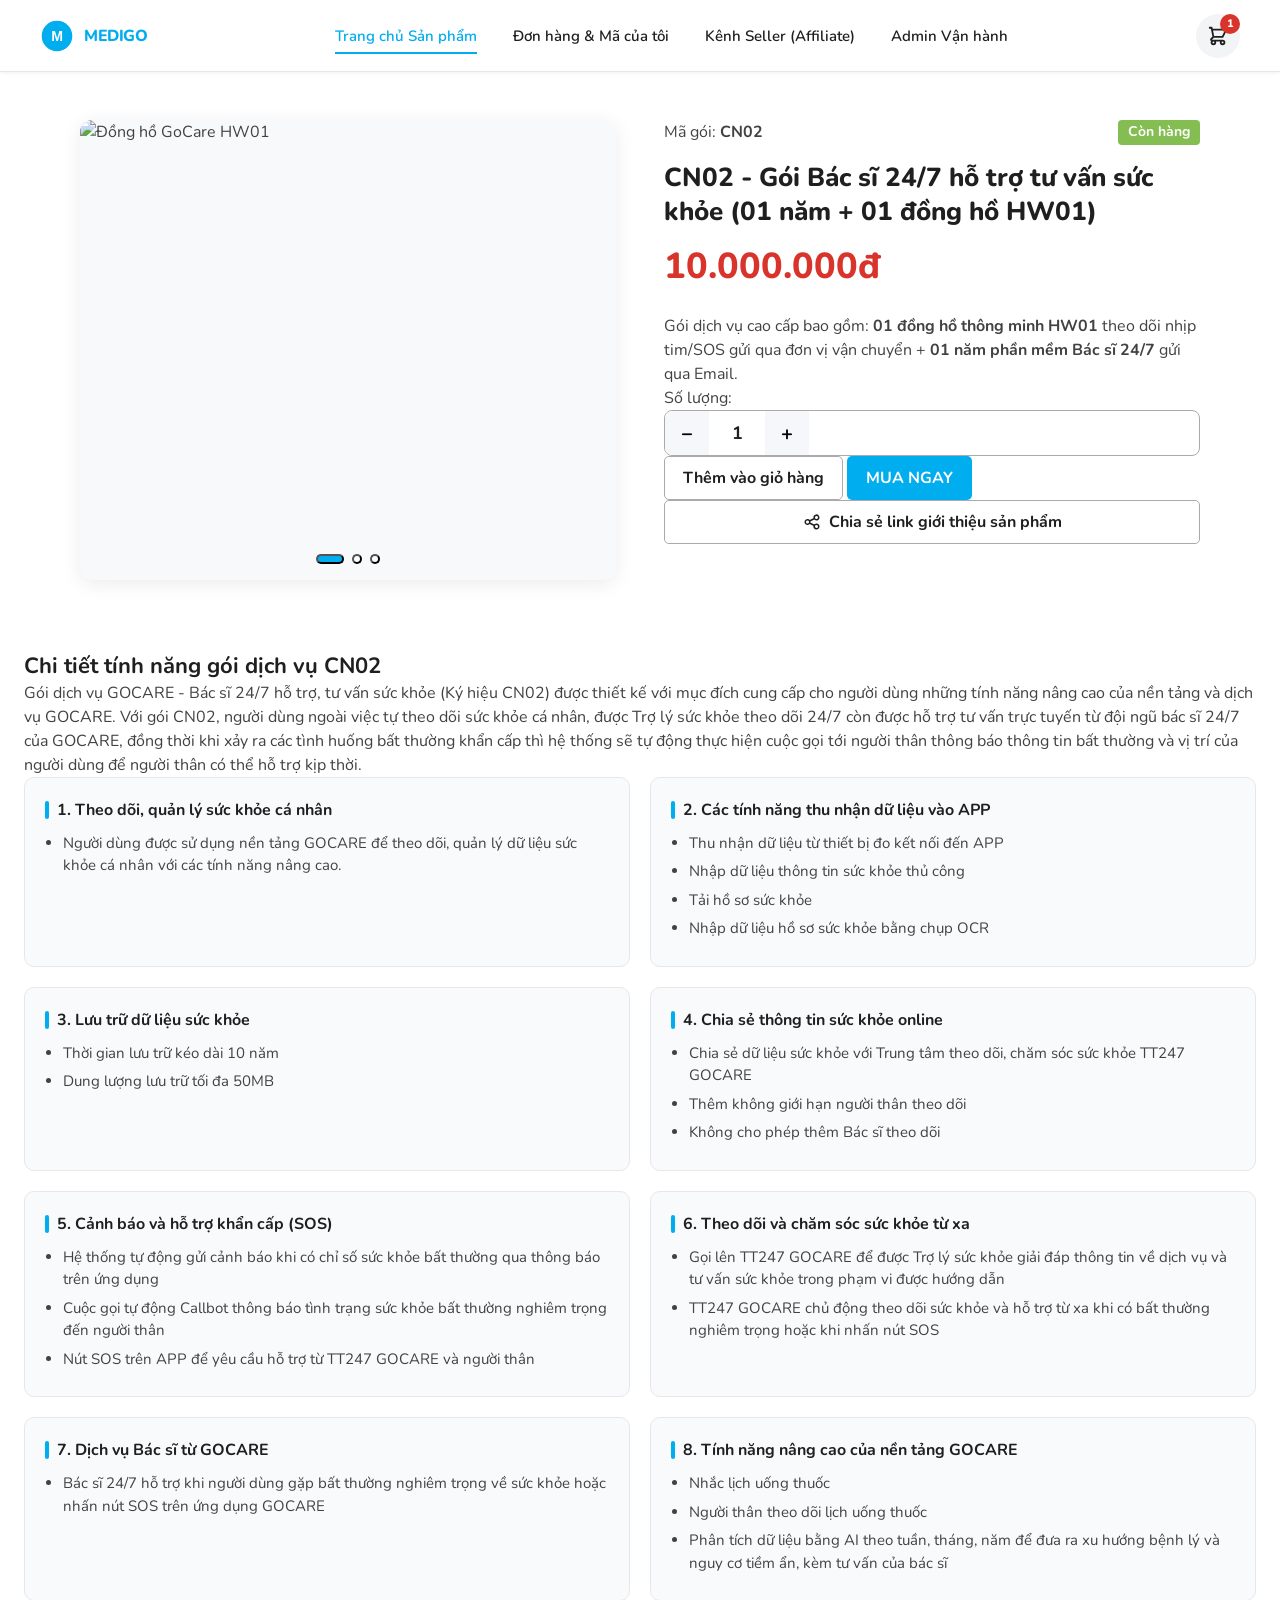
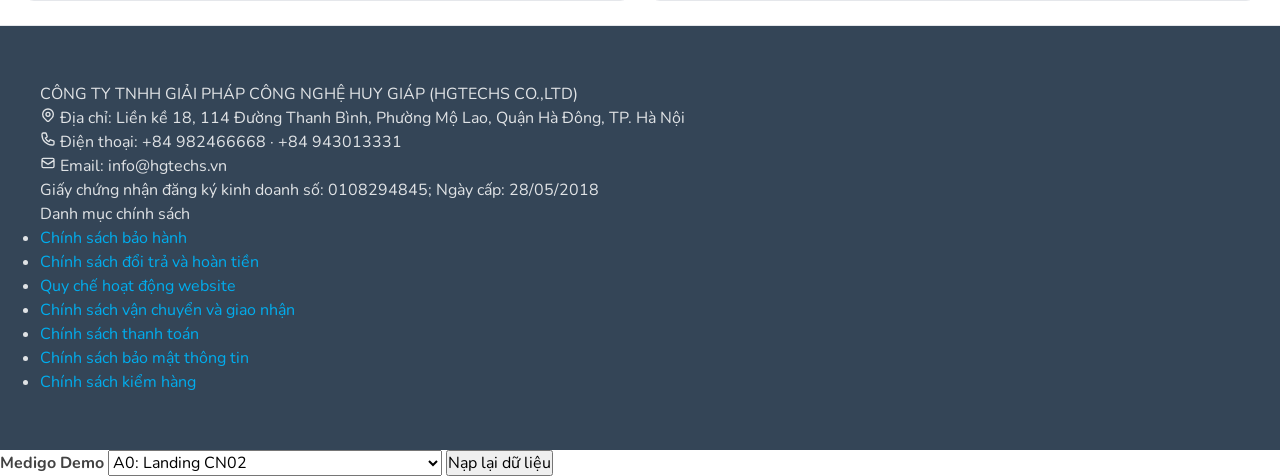
==== index.html @ 18f87ba1 "created Ui" ====
<!DOCTYPE html>
<html lang="vi">
<head>
  <meta charset="UTF-8">
  <meta name="viewport" content="width=device-width, initial-scale=1.0, maximum-scale=1.0, user-scalable=no">
  
  <!-- SEO & Open Graph Meta Tags (Đảm bảo hiển thị thumbnail & giá khi chia sẻ link Zalo/Facebook theo YK 8.4 Spec) -->
  <title>CN02 - Gói Bác sĩ 24/7 (01 năm + 01 đồng hồ HW01) | GoCare Medigo</title>
  <meta name="description" content="Gói dịch vụ GOCARE - Bác sĩ 24/7 hỗ trợ, tư vấn sức khỏe khẩn cấp (Ký hiệu CN02) kèm 01 đồng hồ theo dõi HW01. Giá niêm yết: 10.000.000đ.">
  
  <!-- Open Graph / Facebook / Zalo Share Cards -->
  <meta property="og:type" content="product">
  <meta property="og:title" content="CN02 - Gói Bác sĩ 24/7 hỗ trợ tư vấn sức khỏe (01 năm + 01 đồng hồ HW01)">
  <meta property="og:description" content="Tự động cảnh báo SOS 24/7 đến người thân và bác sĩ khi có chỉ số sức khỏe bất thường. Bao gồm 01 năm phần mềm + 01 đồng hồ HW01.">
  <meta property="og:image" content="https://images.unsplash.com/photo-1576091160399-112ba8d25d1d?w=800&auto=format&fit=crop&q=80">
  <meta property="og:url" content="https://gocare.vn/san-pham/CN02">
  <meta property="product:price:amount" content="10000000">
  <meta property="product:price:currency" content="VND">

  <!-- CSS Design Tokens & App Styles -->
  <link rel="stylesheet" href="./css/tokens.css">
  <link rel="stylesheet" href="./css/base.css">
  <link rel="stylesheet" href="./css/mobile-app.css">
  <link rel="stylesheet" href="./css/admin-app.css">
</head>
<body>

  <!-- Single Page App Container -->
  <div id="app-root">
    <!-- Non-JS Fallback Content for SEO & Social Link Crawlers -->
    <noscript>
      <div style="max-width: 480px; margin: 0 auto; padding: 20px; font-family: sans-serif;">
        <h1 style="font-size: 20px; color: #1F1F1F;">CN02 - Gói Bác sĩ 24/7 hỗ trợ tư vấn sức khỏe (01 năm + 01 đồng hồ HW01)</h1>
        <p style="font-size: 24px; color: #D9342B; font-weight: bold;">Giá: 10.000.000 đ</p>
        <p>Sản phẩm bao gồm: 01 Đồng hồ HW01 giao qua đơn vị vận chuyển + Mã kích hoạt phần mềm Bác sĩ 24/7 gửi qua Email.</p>
        <hr>
        <p>CÔNG TY TNHH GIẢI PHÁP CÔNG NGHỆ HUY GIÁP (HGTECHS CO.,LTD)</p>
        <p>Địa chỉ: Liền kề 18, 114 Đường Thanh Bình, Phường Mộ Lao, Quận Hà Đông, TP. Hà Nội</p>
      </div>
    </noscript>
  </div>

  <!-- JavaScript App Logic & Config -->
  <script src="./config/business-rules.js"></script>
  <script src="./mock/data.js"></script>
  <script src="./js/views.js"></script>
  <script src="./js/app.js"></script>
</body>
</html>
---- css/tokens.css ----
/* Medigo Design Tokens - Section 2 Spec */
:root {
  /* Bảng màu chính chủ của GoCare / HGTechs */
  --c1:  #1F1F1F;  /* chữ chính, tiêu đề */
  --c2:  #424242;  /* chữ thân */
  --c3:  #344557;  /* nền tối, sidebar admin */
  --c4:  #414445;  /* chữ phụ đậm */
  --c5:  #939393;  /* chữ mờ, placeholder */
  --c6:  #00ADEE;  /* PRIMARY — nút chính, link, nhấn mạnh */
  --c7:  #AAAAAA;  /* viền, đường kẻ */
  --c8:  #84BE52;  /* trạng thái thành công */
  --c9:  #FFA500;  /* cảnh báo, chờ xử lý */
  --c10: #FBAE40;  /* nhấn phụ */
  --c11: #FFBC40;  /* nhấn phụ nhạt */
  --c12: #FFFFFF;  /* nền, chữ trên nền màu */

  /* ĐỀ XUẤT — chờ duyệt (Bổ sung cho trạng thái lỗi / từ chối) */
  --err: #D9342B;  /* lỗi, từ chối, giá niêm yết đỏ */

  /* ĐỀ XUẤT — chờ duyệt: các sắc trung tính/nền nhạt đang dùng trong layout website.
     Bảng token gốc của khách không có nhóm này. Gom về biến để không viết hex trong component. */
  --surface:      #F8FAFC;  /* nền khối phụ, header bảng */
  --surface-alt:  #F4F6F8;  /* nền trang khu vực admin */
  --border:       #E5E7EB;  /* viền nhạt giữa các khối */
  --border-strong:#E2E8F0;  /* viền đậm hơn, chân tiêu đề bảng */
  --tint-blue:    #F0F9FF;  /* nền nhạt theo --c6 */
  --tint-green:   #F4FBF0;  /* nền nhạt theo --c8 */
  --tint-yellow:  #FFFDF0;  /* nền nhạt theo --c11 */
  --tint-red:     #FFF0F0;  /* nền nhạt theo --err */
  --rank-bronze:  #E6A15C;  /* badge hạng Đồng */
  --rank-silver:  #A0B2C6;  /* badge hạng Bạc (hạng Vàng dùng --c10) */

  /* Khoảng cách chuẩn */
  --s1: 5px;   --s2: 6px;   --s3: 8px;   --s4: 10px;
  --s5: 12px;  --s6: 15px;  --s7: 16px;  --s8: 20px;
  --s9: 30px;  --s10: 40px; --s11: 50px;

  /* Bo góc */
  --r-sm: 4px;  --r-md: 5px;  --r-lg: 6px;
  --r-xl: 30px; --r-full: 50%;

  /* Shadow & Transitions */
  --shadow-sm: 0 2px 8px rgba(0,0,0,0.06);
  --shadow-md: 0 4px 16px rgba(0,0,0,0.10);
  --shadow-lg: 0 8px 30px rgba(0,0,0,0.15);
  --transition-fast: all 0.2s cubic-bezier(0.4, 0, 0.2, 1);
}
---- css/base.css ----
@import url('https://fonts.googleapis.com/css2?family=Nunito:wght@400;600;700;800&display=swap');
@import url('./tokens.css');

/* Reset chuẩn */
*, *::before, *::after {
  box-sizing: border-box;
  margin: 0;
  padding: 0;
}

html, body {
  font-family: 'Nunito', system-ui, -apple-system, BlinkMacSystemFont, 'Segoe UI', Roboto, sans-serif;
  font-size: 16px; /* Cỡ chữ tối thiểu 16px theo A11y spec */
  line-height: 1.5;
  color: var(--c2);
  background-color: #FFFFFF;
  -webkit-text-size-adjust: 100%;
  -webkit-font-smoothing: antialiased;
}

/* Headings */
h1, h2, h3, h4, h5, h6 {
  color: var(--c1);
  font-weight: 700;
  line-height: 1.3;
}

h1 { font-size: 28px; }
h2 { font-size: 22px; }
h3 { font-size: 18px; }

p, span, label, input, button, select, textarea {
  font-family: inherit;
  font-size: 16px;
}

small, .text-sm {
  font-size: 14px; /* Cấm dùng dưới 14px theo Spec Sec 3 */
}

a {
  color: var(--c6);
  text-decoration: none;
  transition: var(--transition-fast);
}

a:hover {
  text-decoration: underline;
}

/* Quản lý nút bấm đầy đủ 6 trạng thái: default, hover, focus-visible, active, disabled, loading */
.btn {
  display: inline-flex;
  align-items: center;
  justify-content: center;
  gap: var(--s3);
  min-height: 44px; /* Vùng bấm tối thiểu 44px theo A11y */
  padding: 10px 18px;
  border-radius: var(--r-md);
  font-weight: 700;
  font-size: 16px;
  border: 1px solid transparent;
  cursor: pointer;
  transition: var(--transition-fast);
  text-align: center;
  user-select: none;
}

.btn-primary {
  background-color: var(--c6);
  color: var(--c12);
}
.btn-primary:hover {
  background-color: #0096ce;
}
.btn-primary:active {
  background-color: #0080b0;
}

.btn-secondary {
  background-color: var(--c12);
  color: var(--c1);
  border-color: var(--c7);
}
.btn-secondary:hover {
  background-color: #F0F0F0;
  border-color: var(--c4);
}

.btn-danger {
  background-color: var(--c12);
  color: var(--err);
  border-color: var(--err);
}
.btn-danger:hover {
  background-color: #FDF2F2;
}

.btn-success {
  background-color: var(--c8);
  color: var(--c12);
}

.btn-full {
  width: 100%;
}

.btn:focus-visible, input:focus-visible, select:focus-visible, textarea:focus-visible {
  outline: 3px solid rgba(0, 173, 238, 0.4);
  outline-offset: 1px;
}

.btn:disabled, .btn.disabled {
  background-color: var(--border) !important;
  color: var(--c5) !important;
  border-color: var(--c7) !important;
  cursor: not-allowed !important;
  opacity: 0.7;
}

/* Spinner khi nút đang loading */
.btn.loading {
  position: relative;
  pointer-events: none;
  opacity: 0.8;
}
.btn.loading::after {
  content: '';
  width: 18px;
  height: 18px;
  border: 2px solid currentColor;
  border-right-color: transparent;
  border-radius: 50%;
  animation: spin 0.7s linear infinite;
  margin-left: 8px;
}

@keyframes spin {
  to { transform: rotate(360deg); }
}

/* Form Controls */
.form-group {
  margin-bottom: var(--s7);
}

.form-group label {
  display: block;
  font-weight: 600;
  color: var(--c1);
  margin-bottom: var(--s2);
}

.form-group label .required {
  color: var(--err);
  margin-left: 3px;
}

.form-control {
  width: 100%;
  min-height: 44px;
  padding: 10px var(--s5);
  border: 1px solid var(--c7);
  border-radius: var(--r-md);
  background-color: var(--c12);
  color: var(--c1);
  font-size: 16px;
  transition: var(--transition-fast);
}

.form-control::placeholder {
  color: var(--c5);
}

.form-control:hover {
  border-color: var(--c4);
}

.form-control:focus {
  border-color: var(--c6);
  box-shadow: 0 0 0 3px rgba(0, 173, 238, 0.15);
}

.form-group.has-error .form-control {
  border-color: var(--err);
  background-color: var(--tint-red);
}

.error-message {
  color: var(--err);
  font-size: 14px;
  margin-top: var(--s2);
  display: flex;
  align-items: center;
  gap: 4px;
}

/* Badges trạng thái theo bảng Spec Sec 3 */
.badge {
  display: inline-flex;
  align-items: center;
  padding: 4px 10px;
  border-radius: var(--r-sm);
  font-size: 14px;
  font-weight: 700;
  color: var(--c12);
  line-height: 1.2;
  white-space: nowrap;
}

.badge-pending    { background-color: var(--c9); }  /* Chờ duyệt, Chờ kích hoạt */
.badge-approved   { background-color: var(--c6); }  /* Đã duyệt */
.badge-rejected   { background-color: var(--err); } /* Từ chối */
.badge-paid       { background-color: var(--c8); }  /* Đã chi trả */
.badge-locked     { background-color: var(--c5); }  /* Đã khóa, Hết hạn */
.badge-active     { background-color: var(--c8); }  /* Đang hoạt động, Đã kích hoạt */

/* Badge Ranks */
.rank-badge {
  padding: 2px 8px;
  border-radius: 12px;
  font-size: 14px;
  font-weight: 700;
}
.rank-bronze { background-color: var(--rank-bronze); color: var(--c12); }
.rank-silver { background-color: var(--rank-silver); color: var(--c12); }
.rank-gold   { background-color: var(--c10);          color: var(--c12); }

/* Utilities */
.text-right { text-align: right; }
.text-center { text-align: center; }
.text-bold { font-weight: 700; }
.text-muted { color: var(--c5); }
.text-price { color: var(--err); font-weight: 800; }
.bg-light-yellow { background-color: var(--tint-yellow); border: 1px solid var(--c11); }
.bg-light-blue  { background-color: var(--tint-blue);   border: 1px solid var(--c6); }
.bg-light-green { background-color: var(--tint-green);  border: 1px solid var(--c8); }

/* Thanh hành động cố định đáy màn (A1). Full-width theo layout website. */
.sticky-bottom-bar {
  position: fixed;
  bottom: 0;
  left: 0;
  right: 0;
  background-color: var(--c12);
  border-top: 1px solid var(--border);
  box-shadow: 0 -4px 16px rgba(0,0,0,0.1);
  z-index: 100;
  padding: var(--s5) var(--s8);
}

.sticky-bottom-inner {
  max-width: 900px;
  margin: 0 auto;
  display: flex;
  align-items: center;
  justify-content: space-between;
  gap: var(--s6);
  flex-wrap: wrap;
}

.sticky-bottom-total {
  display: flex;
  flex-direction: column;
  line-height: 1.3;
}

.sticky-bottom-total strong { font-size: 22px; }

.sticky-bottom-cta { flex: 1 1 240px; }

/* Modal Popup Reusable */
.modal-backdrop {
  position: fixed;
  inset: 0;
  background-color: rgba(0,0,0,0.5);
  display: flex;
  align-items: center;
  justify-content: center;
  z-index: 1000;
  padding: var(--s7);
  opacity: 0;
  visibility: hidden;
  transition: var(--transition-fast);
}

.modal-backdrop.active {
  opacity: 1;
  visibility: visible;
}

.modal-card {
  background: var(--c12);
  border-radius: var(--r-lg);
  width: 100%;
  max-width: 440px;
  padding: var(--s8);
  box-shadow: var(--shadow-lg);
  transform: translateY(20px);
  transition: var(--transition-fast);
}

.modal-backdrop.active .modal-card {
  transform: translateY(0);
}

.modal-header {
  display: flex;
  align-items: center;
  justify-content: space-between;
  margin-bottom: var(--s6);
}

.modal-close {
  min-width: 44px;
  min-height: 44px;
  display: inline-flex;
  align-items: center;
  justify-content: center;
  border-radius: var(--r-md);
  background: none;
  border: none;
  font-size: 24px;
  color: var(--c5);
  cursor: pointer;
}
---- css/mobile-app.css ----
/* =====================================================
   Medigo Website Layout — Group A (Khách hàng & Seller)
   Full-width responsive website: 1200px max-width content
   ===================================================== */

/* ===== WRAPPER: Full-width, no box shadow ===== */
.web-wrapper {
  width: 100%;
  min-height: 100vh;
  background-color: #FFFFFF;
  display: flex;
  flex-direction: column;
}

/* ===== AFF NOTICE BAR: Full-width top strip ===== */
.aff-notice-bar {
  background-color: var(--c11);
  color: var(--c1);
  padding: 10px 40px;
  font-size: 15px;
  font-weight: 600;
  display: flex;
  align-items: center;
  justify-content: center;
  gap: 8px;
  width: 100%;
}

/* ===== HEADER: Full-width sticky nav ===== */
.app-header {
  height: 72px;
  padding: 0 40px;
  display: flex;
  align-items: center;
  justify-content: space-between;
  border-bottom: 1px solid #E5E7EB;
  background-color: #FFFFFF;
  position: sticky;
  top: 0;
  z-index: 100;
  width: 100%;
  box-shadow: 0 1px 4px rgba(0,0,0,0.06);
}

.logo-brand {
  display: flex;
  align-items: center;
  gap: 10px;
  font-size: 22px;
  font-weight: 800;
  color: var(--c6);
  cursor: pointer;
  text-decoration: none;
  letter-spacing: -0.5px;
}

.logo-brand:hover { text-decoration: none; }

/* Nav links — hidden on mobile, shown on ≥768px */
.web-nav-links {
  display: none;
  align-items: center;
  gap: 36px;
  list-style: none;
  margin: 0;
  padding: 0;
}

@media (min-width: 768px) {
  .web-nav-links { display: flex; }
}

.web-nav-links a {
  color: var(--c1);
  font-weight: 600;
  font-size: 15px;
  transition: color 0.15s;
  padding: 6px 0;
  border-bottom: 2px solid transparent;
}

.web-nav-links a:hover {
  color: var(--c6);
  text-decoration: none;
  border-bottom-color: var(--c6);
}

.web-nav-links a.active-nav {
  color: var(--c6);
  border-bottom-color: var(--c6);
}

.cart-icon-btn {
  position: relative;
  width: 44px;
  height: 44px;
  display: flex;
  align-items: center;
  justify-content: center;
  border-radius: 50%;
  background-color: #F3F4F6;
  color: var(--c1);
  border: none;
  cursor: pointer;
  transition: background 0.15s;
}

.cart-icon-btn:hover { background-color: #E5E7EB; }

.cart-badge-count {
  position: absolute;
  top: 0;
  right: 0;
  background-color: var(--err);
  color: #FFF;
  font-size: 11px;
  font-weight: 800;
  width: 20px;
  height: 20px;
  border-radius: 50%;
  display: flex;
  align-items: center;
  justify-content: center;
}

/* ===== CONTENT CONTAINER: max-width 1200px, centered ===== */
.page-content {
  width: 100%;
  max-width: 1200px;
  margin: 0 auto;
  padding: 0 24px;
}

/* ===== PRODUCT HERO: 2-col on desktop ===== */
.product-hero-grid {
  display: grid;
  grid-template-columns: 1fr;
  gap: 48px;
  padding: 48px 40px;
  max-width: 1200px;
  margin: 0 auto;
  width: 100%;
}

@media (min-width: 900px) {
  .product-hero-grid {
    grid-template-columns: 1fr 1fr;
    align-items: start;
  }
}

/* ===== IMAGE CAROUSEL ===== */
.product-carousel {
  position: relative;
  width: 100%;
  height: 360px;
  background-color: #F8F9FA;
  border-radius: 12px;
  overflow: hidden;
  box-shadow: 0 4px 20px rgba(0,0,0,0.08);
}

@media (min-width: 900px) {
  .product-carousel { height: 460px; }
}

.product-carousel img {
  width: 100%;
  height: 100%;
  object-fit: cover;
}

.carousel-dots {
  position: absolute;
  bottom: 16px;
  left: 0; right: 0;
  display: flex;
  justify-content: center;
  gap: 8px;
}

.carousel-dot {
  width: 10px; height: 10px;
  border-radius: 50%;
  background-color: rgba(255,255,255,0.6);
  cursor: pointer;
  transition: all 0.2s;
}

.carousel-dot.active {
  width: 28px;
  border-radius: 5px;
  background-color: var(--c6);
}

/* ===== PRODUCT INFO PANEL ===== */
.product-title {
  font-size: 26px;
  font-weight: 800;
  color: var(--c1);
  margin-bottom: 12px;
  line-height: 1.3;
}

.product-price-tag {
  font-size: 36px;
  font-weight: 800;
  color: var(--err);
  margin-bottom: 20px;
}

.product-meta-row {
  display: flex;
  align-items: center;
  justify-content: space-between;
  margin-bottom: 16px;
}

/* ===== QUANTITY CONTROL ===== */
.quantity-control {
  display: flex;
  align-items: center;
  border: 1px solid var(--c7);
  border-radius: 8px;
  overflow: hidden;
}

.qty-btn {
  width: 44px;
  height: 44px;
  background-color: #F5F7FA;
  border: none;
  font-size: 20px;
  font-weight: 700;
  cursor: pointer;
  transition: background 0.15s;
}

.qty-btn:hover { background-color: #E8EDF2; }

.qty-input {
  width: 56px;
  height: 44px;
  border: none;
  text-align: center;
  font-size: 18px;
  font-weight: 700;
  color: var(--c1);
}

/* ===== SECTION SEPARATOR ===== */
.section-block {
  padding: 48px 40px;
  border-top: 1px solid #E5E7EB;
  max-width: 1200px;
  margin: 0 auto;
  width: 100%;
}

.section-card {
  padding: 24px;
  border-bottom: 1px solid #E5E7EB;
}

/* ===== FEATURES GRID: 2-col on desktop ===== */
.features-grid {
  display: grid;
  grid-template-columns: 1fr;
  gap: 20px;
}

@media (min-width: 768px) {
  .features-grid { grid-template-columns: 1fr 1fr; }
}

.feature-block {
  background: #F9FAFB;
  border: 1px solid #E5E7EB;
  border-radius: 10px;
  padding: 20px;
  transition: box-shadow 0.2s;
}

.feature-block:hover {
  box-shadow: 0 4px 16px rgba(0,173,238,0.10);
  border-color: #B8E4F9;
}

.feature-title {
  font-size: 16px;
  font-weight: 700;
  color: var(--c1);
  margin-bottom: 10px;
  display: flex;
  align-items: center;
  gap: 8px;
}

.feature-title::before {
  content: '';
  display: inline-block;
  width: 4px;
  height: 18px;
  background-color: var(--c6);
  border-radius: 2px;
  flex-shrink: 0;
}

.feature-list {
  padding-left: 18px;
  color: var(--c2);
  font-size: 15px;
}

.feature-list li { margin-bottom: 6px; }

/* ===== WEBSITE FOOTER ===== */
.site-footer {
  background-color: var(--c3);
  color: rgba(255,255,255,0.85);
  padding: 56px 40px;
  margin-top: auto;
}

.footer-inner {
  max-width: 1200px;
  margin: 0 auto;
  display: grid;
  grid-template-columns: 1fr;
  gap: 40px;
}

@media (min-width: 768px) {
  .footer-inner { grid-template-columns: 1.5fr 1fr; }
}

.footer-brand {
  font-size: 17px;
  font-weight: 800;
  color: #FFF;
  margin-bottom: 16px;
}

.footer-copy {
  margin-top: 32px;
  padding-top: 24px;
  border-top: 1px solid rgba(255,255,255,0.15);
  font-size: 14px;
  color: rgba(255,255,255,0.5);
  text-align: center;
  max-width: 1200px;
  margin: 32px auto 0;
}

/* ===== STATS GRID (Dashboard Seller) ===== */
.stats-grid {
  display: grid;
  grid-template-columns: repeat(2, 1fr);
  gap: 20px;
  margin-bottom: 32px;
}

@media (min-width: 600px) {
  .stats-grid { grid-template-columns: repeat(4, 1fr); }
}

.stat-card {
  background: #FFFFFF;
  border: 1px solid #E5E7EB;
  border-radius: 12px;
  padding: 20px 24px;
  box-shadow: 0 2px 8px rgba(0,0,0,0.04);
  transition: box-shadow 0.2s;
}

.stat-card:hover { box-shadow: 0 4px 16px rgba(0,0,0,0.08); }

.stat-label {
  font-size: 14px;
  color: var(--c5);
  margin-bottom: 8px;
}

.stat-value {
  font-size: 26px;
  font-weight: 800;
  color: var(--c1);
}

/* ===== 2-COLUMN DASHBOARD GRID ===== */
.dashboard-grid {
  display: grid;
  grid-template-columns: 1fr;
  gap: 32px;
}

@media (min-width: 960px) {
  .dashboard-grid { grid-template-columns: 1.2fr 1fr; }
}

/* ===== TIER ACCORDION (7 tầng) ===== */
.tier-accordion-item {
  border: 1px solid #E5E7EB;
  border-radius: 8px;
  margin-bottom: 10px;
  overflow: hidden;
  transition: box-shadow 0.2s;
}

.tier-accordion-item:hover { box-shadow: 0 2px 10px rgba(0,173,238,0.1); }

.tier-accordion-header {
  padding: 14px 20px;
  background-color: #F9FAFB;
  display: flex;
  align-items: center;
  justify-content: space-between;
  cursor: pointer;
  font-weight: 700;
  font-size: 15px;
  transition: background 0.15s;
}

.tier-accordion-header:hover { background-color: #EEF6FC; }

.tier-accordion-body {
  padding: 12px 20px;
  border-top: 1px solid #E5E7EB;
  background-color: #FFF;
  display: none;
}

.tier-accordion-item.open .tier-accordion-body { display: block; }
.tier-accordion-item.open .tier-accordion-header { background-color: #EEF6FC; }

.member-mini-row {
  display: flex;
  align-items: center;
  justify-content: space-between;
  padding: 8px 0;
  border-bottom: 1px dashed #E5E7EB;
  font-size: 15px;
}
.member-mini-row:last-child { border-bottom: none; }

/* ===== OTP BOXES (6 digits) ===== */
.otp-group {
  display: flex;
  justify-content: center;
  gap: 12px;
  margin: 32px 0;
}

.otp-box {
  width: 56px;
  height: 64px;
  text-align: center;
  font-size: 26px;
  font-weight: 800;
  border: 2px solid var(--c7);
  border-radius: 8px;
  transition: border-color 0.15s;
}

.otp-box:focus { border-color: var(--c6); outline: none; }
.otp-group.error .otp-box { border-color: var(--err); background-color: #FFF5F5; }

/* ===== STEP PROGRESS BAR ===== */
.step-bar {
  display: flex;
  align-items: center;
  justify-content: space-between;
  margin: 0 auto 32px;
  max-width: 400px;
  position: relative;
}

.step-bar::before {
  content: '';
  position: absolute;
  top: 50%;
  left: 0; right: 0;
  height: 2px;
  background-color: var(--c7);
  z-index: 1;
  transform: translateY(-50%);
}

.step-item {
  width: 38px; height: 38px;
  border-radius: 50%;
  background-color: #FFF;
  border: 2px solid var(--c7);
  color: var(--c5);
  font-weight: 800;
  display: flex;
  align-items: center;
  justify-content: center;
  z-index: 2;
  font-size: 15px;
}

.step-item.active { border-color: var(--c6); background-color: var(--c6); color: #FFF; }
.step-item.done   { border-color: var(--c8); background-color: var(--c8); color: #FFF; }

/* ===== SHIPPING TRACKER ===== */
.shipping-steps {
  display: flex;
  align-items: center;
  justify-content: space-between;
  margin: 20px 0;
  position: relative;
}

.shipping-step-node {
  text-align: center;
  font-size: 14px;
  color: var(--c5);
  z-index: 2;
  flex: 1;
}

.shipping-step-node.active  { color: var(--c6); font-weight: 700; }
.shipping-step-node.passed  { color: var(--c8); font-weight: 700; }

/* ===== ACTIVATION CODE BOX ===== */
.activation-code-box {
  background: linear-gradient(135deg, #FFFDF0 0%, #FFF9E0 100%);
  border: 2px dashed var(--c9);
  border-radius: 12px;
  padding: 32px 24px;
  text-align: center;
  margin: 24px 0;
}

.activation-code-text {
  font-family: ui-monospace, SFMono-Regular, Menlo, Monaco, Consolas, monospace;
  font-size: 26px;
  font-weight: 800;
  letter-spacing: 3px;
  color: var(--c1);
  margin: 16px 0;
  word-break: break-all;
}
---- css/admin-app.css ----
/* Admin App Styles - Group B (Admin Vận Hành) */

.admin-layout {
  display: flex;
  min-height: 100vh;
  background-color: #F4F6F8;
}

/* Sidebar cố định rộng 220px, nền --c3 (#344557) */
.admin-sidebar {
  width: 220px;
  background-color: var(--c3);
  color: #FFFFFF;
  flex-shrink: 0;
  display: flex;
  flex-direction: column;
  position: fixed;
  top: 0;
  bottom: 0;
  left: 0;
  z-index: 200;
}

.admin-sidebar-brand {
  height: 64px;
  padding: 0 var(--s8);
  display: flex;
  align-items: center;
  gap: var(--s3);
  font-size: 18px;
  font-weight: 800;
  border-bottom: 1px solid rgba(255,255,255,0.1);
}

.admin-nav-list {
  list-style: none;
  padding: var(--s6) var(--s4);
}

.admin-nav-item {
  margin-bottom: var(--s2);
}

.admin-nav-link {
  display: flex;
  align-items: center;
  gap: var(--s5);
  padding: 12px var(--s6);
  border-radius: var(--r-md);
  color: #D1D5DB;
  font-weight: 600;
  transition: var(--transition-fast);
}

.admin-nav-link:hover {
  background-color: rgba(255,255,255,0.08);
  color: #FFF;
  text-decoration: none;
}

.admin-nav-link.active {
  background-color: var(--c6);
  color: #FFF;
}

.admin-main-content {
  margin-left: 220px;
  flex-grow: 1;
  padding: var(--s8);
  min-width: 0; /* Cho phép child cuộn ngang */
}

/* Top Toolbar */
.admin-toolbar {
  display: flex;
  align-items: center;
  justify-content: space-between;
  gap: var(--s6);
  margin-bottom: var(--s8);
  flex-wrap: wrap;
}

.admin-search-box {
  display: flex;
  align-items: center;
  gap: var(--s4);
  background: var(--c12);
  border: 1px solid var(--c7);
  border-radius: var(--r-md);
  padding: 0 var(--s5);
  min-width: 280px;
}

.admin-search-input {
  border: none;
  outline: none;
  height: 42px;
  width: 100%;
}

/* Data Table Wrapper cho phép cuộn ngang màn <1024px, không bao giờ làm thân trang cuộn ngang */
.data-table-wrapper {
  background-color: var(--c12);
  border-radius: var(--r-lg);
  box-shadow: var(--shadow-sm);
  border: 1px solid #E5E7EB;
  overflow-x: auto;
}

.data-table {
  width: 100%;
  border-collapse: collapse;
  text-align: left;
  min-width: 900px;
}

.data-table th {
  background-color: #F8FAFC;
  padding: 14px var(--s7);
  font-weight: 700;
  color: var(--c1);
  border-bottom: 2px solid #E2E8F0;
  font-size: 15px;
}

.data-table td {
  padding: 14px var(--s7);
  border-bottom: 1px solid #EDF2F7;
  color: var(--c2);
  font-size: 15px;
}

.data-table tbody tr:hover {
  background-color: #F8FAFC;
}

/* Panel Chi Tiết Trượt Phải (Drawer Panel) */
.admin-drawer {
  position: fixed;
  top: 0;
  right: 0;
  bottom: 0;
  width: 480px;
  background-color: var(--c12);
  box-shadow: -8px 0 30px rgba(0,0,0,0.15);
  z-index: 500;
  transform: translateX(100%);
  transition: transform 0.3s cubic-bezier(0.4, 0, 0.2, 1);
  display: flex;
  flex-direction: column;
}

.admin-drawer.open {
  transform: translateX(0);
}

.drawer-header {
  height: 64px;
  padding: 0 var(--s8);
  display: flex;
  align-items: center;
  justify-content: space-between;
  border-bottom: 1px solid #E5E7EB;
  background-color: #F9FAFB;
}

.drawer-body {
  padding: var(--s8);
  overflow-y: auto;
  flex-grow: 1;
}

.drawer-footer {
  padding: var(--s7) var(--s8);
  border-top: 1px solid #E5E7EB;
  background-color: #F9FAFB;
  display: flex;
  gap: var(--s4);
}

/* Tree view 7 tầng thu gọn ở panel admin B2 */
.tree-view-node {
  margin-left: 20px;
  border-left: 2px solid var(--c7);
  padding-left: 12px;
  margin-top: 8px;
}

/* Layout B1 Admin Login */
.admin-login-wrapper {
  min-height: 100vh;
  background-color: var(--c3);
  display: flex;
  align-items: center;
  justify-content: center;
  padding: var(--s7);
}

.admin-login-card {
  background-color: var(--c12);
  border-radius: var(--r-lg);
  padding: 40px;
  width: 100%;
  max-width: 420px;
  box-shadow: var(--shadow-lg);
}
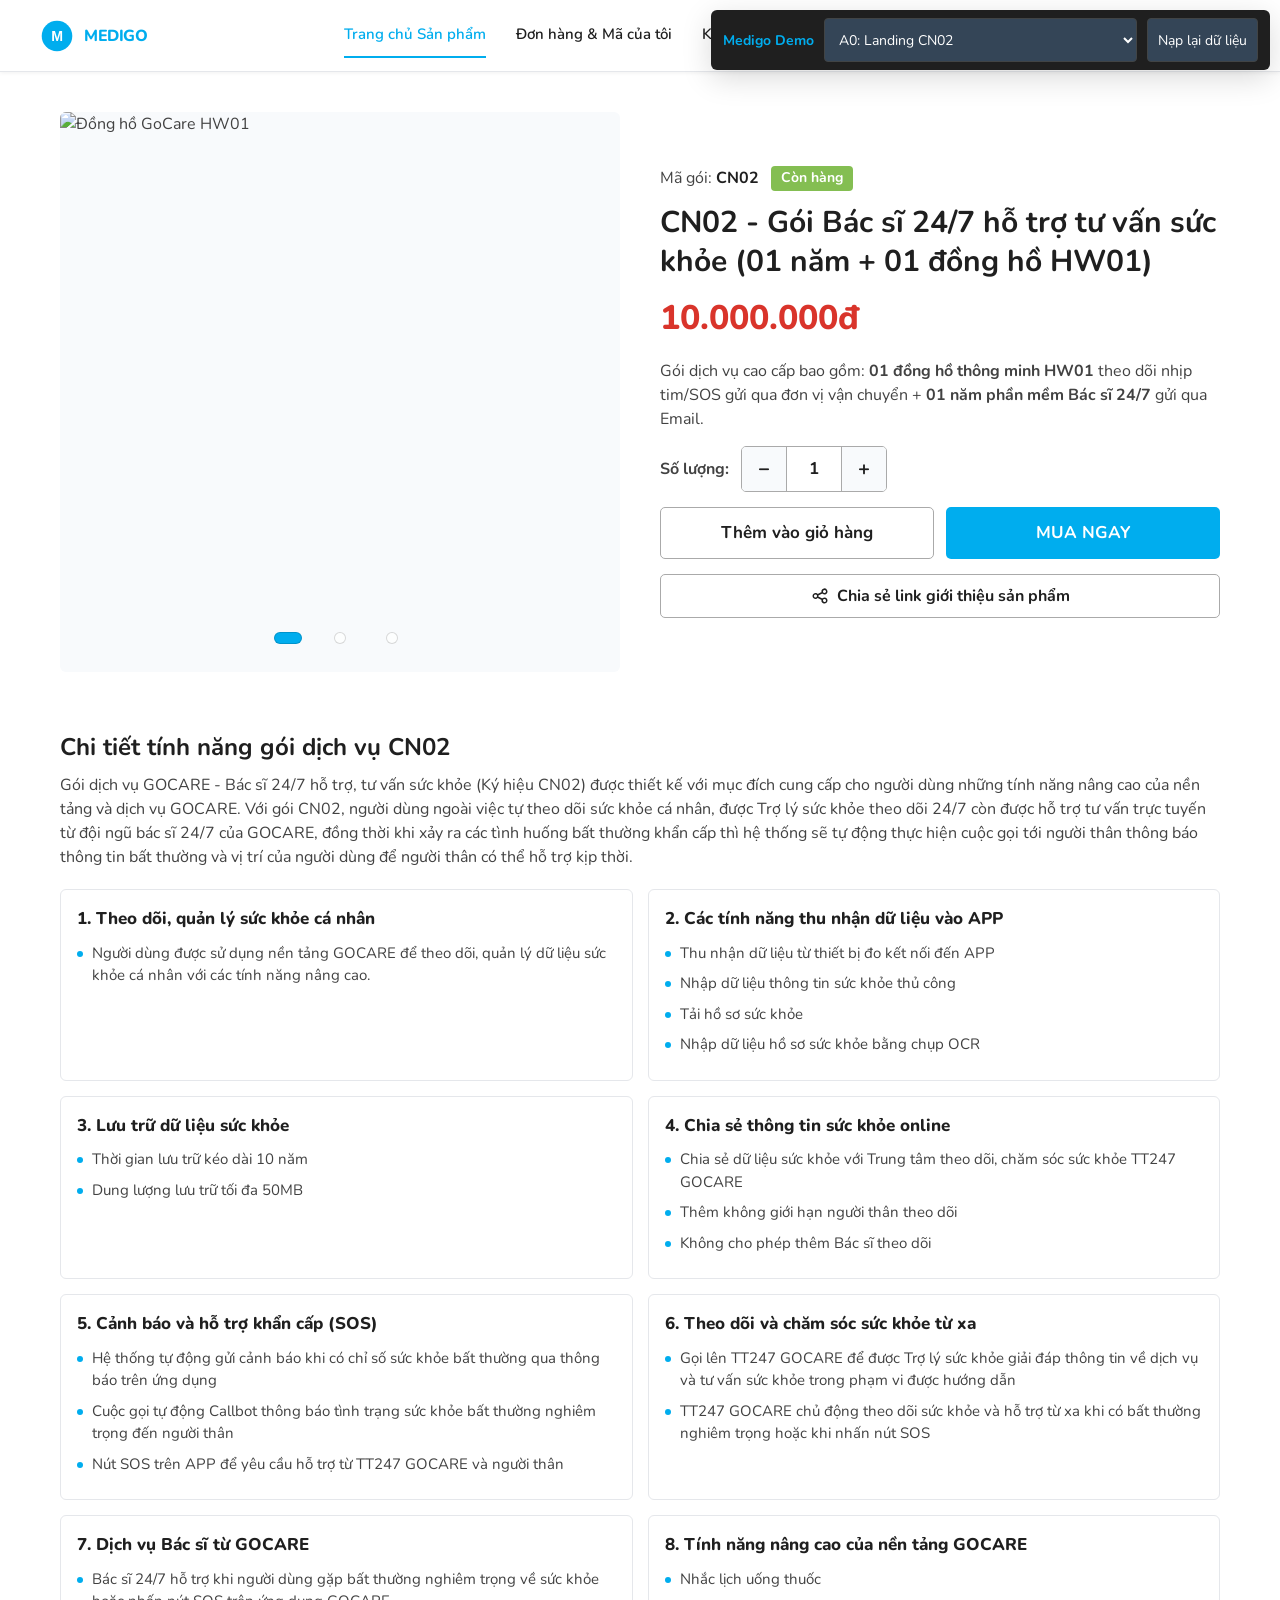
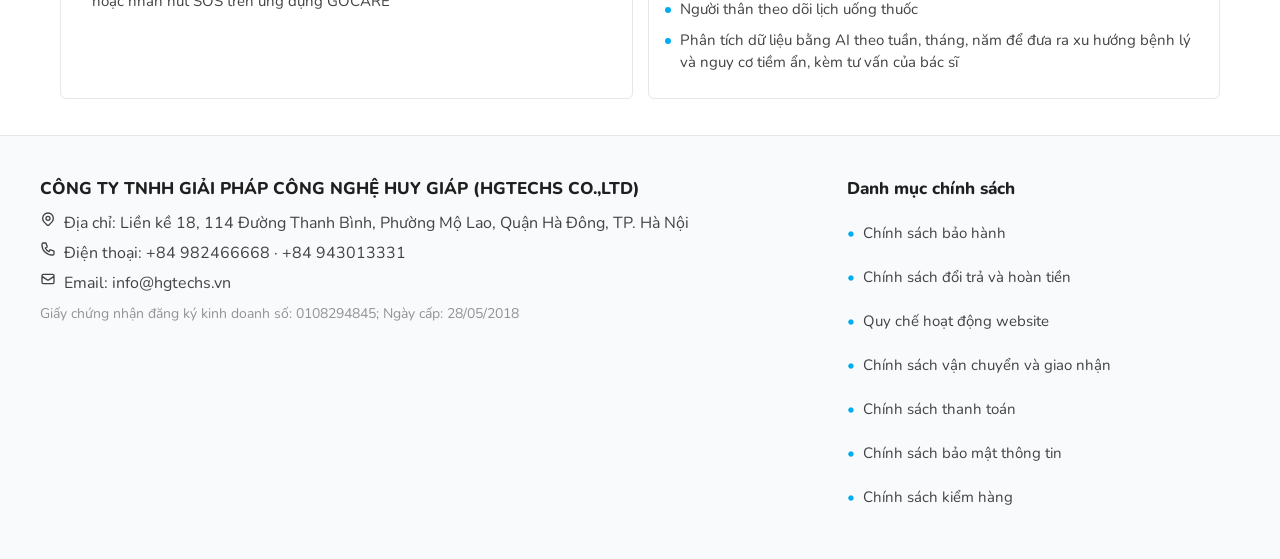
==== commit 34863cad: "fix ui website" ====
--- a/index.html
+++ b/index.html
@@ -2,6 +2,7 @@
 <html lang="vi">
 <head>
   <meta charset="UTF-8">
+  <!-- Prototype chay bang static server: gan version vao asset de refresh khong dinh cache cu -->
   <meta name="viewport" content="width=device-width, initial-scale=1.0, maximum-scale=1.0, user-scalable=no">
   
   <!-- SEO & Open Graph Meta Tags (Đảm bảo hiển thị thumbnail & giá khi chia sẻ link Zalo/Facebook theo YK 8.4 Spec) -->
@@ -18,10 +19,11 @@
   <meta property="product:price:currency" content="VND">
 
   <!-- CSS Design Tokens & App Styles -->
-  <link rel="stylesheet" href="./css/tokens.css">
-  <link rel="stylesheet" href="./css/base.css">
-  <link rel="stylesheet" href="./css/mobile-app.css">
-  <link rel="stylesheet" href="./css/admin-app.css">
+  <link rel="stylesheet" href="./css/tokens.css?v=2026-08-26b">
+  <link rel="stylesheet" href="./css/base.css?v=2026-08-26b">
+  <link rel="stylesheet" href="./css/components.css?v=2026-08-26b">
+  <link rel="stylesheet" href="./css/mobile-app.css?v=2026-08-26b">
+  <link rel="stylesheet" href="./css/admin-app.css?v=2026-08-26b">
 </head>
 <body>
 
@@ -41,9 +43,9 @@
   </div>
 
   <!-- JavaScript App Logic & Config -->
-  <script src="./config/business-rules.js"></script>
-  <script src="./mock/data.js"></script>
-  <script src="./js/views.js"></script>
-  <script src="./js/app.js"></script>
+  <script src="./config/business-rules.js?v=2026-08-26b"></script>
+  <script src="./mock/data.js?v=2026-08-26b"></script>
+  <script src="./js/views.js?v=2026-08-26b"></script>
+  <script src="./js/app.js?v=2026-08-26b"></script>
 </body>
 </html>
--- a/css/base.css
+++ b/css/base.css
@@ -13,7 +13,7 @@
   font-size: 16px; /* Cỡ chữ tối thiểu 16px theo A11y spec */
   line-height: 1.5;
   color: var(--c2);
-  background-color: #FFFFFF;
+  background-color: var(--c12);
   -webkit-text-size-adjust: 100%;
   -webkit-font-smoothing: antialiased;
 }
@@ -70,11 +70,14 @@
   background-color: var(--c6);
   color: var(--c12);
 }
+/* Hover/active không dùng mã màu mới — làm tối chính --c6 để giữ đúng bảng token gốc. */
 .btn-primary:hover {
-  background-color: #0096ce;
+  background-color: var(--c6);
+  filter: brightness(0.93);
 }
 .btn-primary:active {
-  background-color: #0080b0;
+  background-color: var(--c6);
+  filter: brightness(0.86);
 }
 
 .btn-secondary {
@@ -83,7 +86,7 @@
   border-color: var(--c7);
 }
 .btn-secondary:hover {
-  background-color: #F0F0F0;
+  background-color: var(--surface);
   border-color: var(--c4);
 }
 
@@ -93,7 +96,7 @@
   border-color: var(--err);
 }
 .btn-danger:hover {
-  background-color: #FDF2F2;
+  background-color: var(--tint-red);
 }
 
 .btn-success {
@@ -105,9 +108,38 @@
   width: 100%;
 }
 
-.btn:focus-visible, input:focus-visible, select:focus-visible, textarea:focus-visible {
-  outline: 3px solid rgba(0, 173, 238, 0.4);
-  outline-offset: 1px;
+/* Viền focus phải phủ MỌI phần tử tương tác, không chỉ .btn và ô nhập.
+   Trước đây thẻ <a> và các <button> không mang class .btn (giỏ hàng, +/-, accordion,
+   nút đóng, menu admin) hoàn toàn không có viền focus — bàn phím không biết đang ở đâu. */
+a:focus-visible,
+button:focus-visible,
+input:focus-visible,
+select:focus-visible,
+textarea:focus-visible,
+summary:focus-visible,
+[tabindex]:focus-visible {
+  outline: 3px solid rgba(0, 173, 238, 0.55);
+  outline-offset: 2px;
+  border-radius: var(--r-sm);
+}
+
+/* Ô nhập nằm trong khung bọc (ô tìm kiếm admin) thì đẩy viền focus ra khung bọc */
+.admin-search-box:focus-within {
+  outline: 3px solid rgba(0, 173, 238, 0.55);
+  outline-offset: 2px;
+  border-color: var(--c6);
+}
+.admin-search-input:focus-visible { outline: none; }
+
+/* Số tiền không bao giờ được xuống dòng giữa số (Spec mục 5).
+   CHỈ áp cho các lớp luôn luôn chứa tiền — không áp cho <strong> chung chung,
+   vì các dòng tóm tắt còn chứa địa chỉ/tên dài và sẽ làm vỡ khung ở màn hẹp. */
+.text-price,
+.stat-value,
+.product-price-tag,
+.balance-value,
+.history-amount {
+  white-space: nowrap;
 }
 
 .btn:disabled, .btn.disabled {
--- a/css/components.css
+++ b/css/components.css
@@ -0,0 +1,525 @@
+/* =====================================================
+   Medigo — Component dùng chung cho cả Nhóm A và Nhóm B
+   Mọi style ở đây thay cho inline style trong views.js.
+   Ràng buộc: cỡ chữ >= 14px, vùng bấm >= 44x44px, màu chỉ lấy từ token.
+   ===================================================== */
+
+/* ---------- Biểu tượng SVG (thay cho emoji) ---------- */
+.ico {
+  flex-shrink: 0;
+  vertical-align: -0.18em;
+}
+
+/* ---------- Biến thể nút bổ sung ---------- */
+.btn-lg {
+  min-height: 52px;
+  padding: 12px var(--s8);
+  font-size: 17px;
+}
+
+/* Nút nhỏ trong bảng/khối — vẫn giữ vùng bấm 44px theo A11y */
+.btn-compact {
+  padding: 6px var(--s5);
+  font-size: 14px;
+}
+
+/* Nút dạng chữ (không nền, không viền) */
+.btn-link {
+  background: none;
+  border: none;
+  color: var(--c6);
+  font-weight: 700;
+  padding: 10px var(--s3);
+  text-decoration: none;
+}
+.btn-link:hover:not(:disabled) {
+  background-color: var(--tint-blue);
+  text-decoration: underline;
+}
+.btn-link:disabled {
+  background: none !important;
+  border: none !important;
+  color: var(--c5) !important;
+}
+
+.btn-processing {
+  color: var(--c6);
+  font-weight: 700;
+}
+
+/* ---------- Tiện ích chữ / khối ---------- */
+.text-strong  { color: var(--c1); font-weight: 700; }
+.text-primary { color: var(--c6); }
+.text-success { color: var(--c8); }
+.text-warning { color: var(--c9); }
+.text-error   { color: var(--err); }
+.text-left    { text-align: left; }
+
+.mt-lg { margin-top: var(--s8); }
+
+.divider {
+  border: none;
+  border-top: 1px solid var(--border);
+  margin: var(--s6) 0;
+}
+.divider-dashed { border-top-style: dashed; }
+
+/* ---------- Khung trang ---------- */
+.page-wide {
+  width: 100%;
+  max-width: 1200px;
+  margin: 0 auto;
+  padding: var(--s8);
+}
+
+.page-narrow {
+  width: 100%;
+  max-width: 900px;
+  margin: 0 auto;
+  padding: var(--s8);
+}
+.page-narrow-md { max-width: 800px; }
+.page-narrow-sm { max-width: 680px; }
+.page-narrow-xs { max-width: 500px; }
+
+.page-title {
+  font-size: 26px;
+  margin-bottom: var(--s7);
+}
+
+.page-lead {
+  color: var(--c5);
+  font-size: 16px;
+  margin-bottom: var(--s6);
+}
+
+.section-title {
+  font-size: 24px;
+  margin-bottom: var(--s4);
+}
+
+.section-lead {
+  font-size: 16px;
+  color: var(--c2);
+  margin-bottom: var(--s8);
+}
+
+.card-title {
+  margin-bottom: var(--s6);
+}
+
+.card-lead {
+  margin-bottom: var(--s6);
+}
+
+.card-title-row {
+  display: flex;
+  align-items: center;
+  justify-content: space-between;
+  gap: var(--s4);
+  flex-wrap: wrap;
+  margin-bottom: var(--s5);
+}
+
+.section-card.bordered {
+  border: 1px solid var(--border);
+  border-radius: var(--r-lg);
+  margin-bottom: var(--s7);
+}
+
+/* ---------- Dòng tổng kết tiền ---------- */
+.summary-line {
+  display: flex;
+  justify-content: space-between;
+  align-items: center;
+  gap: var(--s5);
+  margin-bottom: var(--s4);
+  font-size: 16px;
+}
+.summary-line:last-child { margin-bottom: 0; }
+
+.summary-strong { font-size: 20px; }
+
+.summary-total {
+  display: flex;
+  justify-content: space-between;
+  align-items: baseline;
+  gap: var(--s5);
+  font-size: 20px;
+  font-weight: 800;
+}
+
+.copy-inline {
+  display: inline-flex;
+  align-items: center;
+  gap: var(--s3);
+}
+
+/* ---------- Callout (thay cho .bg-light-* inline) ---------- */
+.callout {
+  display: flex;
+  align-items: flex-start;
+  gap: var(--s4);
+  padding: var(--s5) var(--s6);
+  border-radius: var(--r-md);
+  font-size: 15px;
+  color: var(--c1);
+  margin-bottom: var(--s7);
+}
+.callout-info    { background-color: var(--tint-blue);   border: 1px solid var(--c6); }
+.callout-warning { background-color: var(--tint-yellow); border: 1px solid var(--c11); }
+.callout-success { background-color: var(--tint-green);  border: 1px solid var(--c8); }
+.callout-error   { background-color: var(--tint-red);    border: 1px solid var(--err); }
+
+/* ---------- Chỉ dành cho trình đọc màn hình ---------- */
+.sr-only {
+  position: absolute;
+  width: 1px;
+  height: 1px;
+  padding: 0;
+  margin: -1px;
+  overflow: hidden;
+  clip: rect(0, 0, 0, 0);
+  white-space: nowrap;
+  border: 0;
+}
+
+/* ---------- Khung xương "đang tải" ---------- */
+.skeleton-line,
+.skeleton-bar {
+  display: block;
+  background: linear-gradient(90deg, var(--border) 25%, var(--surface) 50%, var(--border) 75%);
+  background-size: 200% 100%;
+  animation: skeleton-shimmer 1.3s ease-in-out infinite;
+  border-radius: var(--r-sm);
+}
+
+.skeleton-line {
+  height: 14px;
+  width: 100%;
+}
+.skeleton-line-sm {
+  height: 10px;
+  width: 60%;
+  margin-top: var(--s3);
+}
+
+.skeleton-bar {
+  width: 100%;
+  max-width: 28px;
+  border-radius: var(--r-sm) var(--r-sm) 0 0;
+}
+
+@keyframes skeleton-shimmer {
+  from { background-position: 200% 0; }
+  to   { background-position: -200% 0; }
+}
+
+/* Tôn trọng thiết lập giảm chuyển động của người dùng */
+@media (prefers-reduced-motion: reduce) {
+  .skeleton-line,
+  .skeleton-bar { animation: none; }
+  .btn.loading::after { animation-duration: 2s; }
+  * { transition-duration: 0.01ms !important; }
+}
+
+/* ---------- Trạng thái rỗng ---------- */
+.empty-state {
+  text-align: center;
+  padding: var(--s11) var(--s8);
+  color: var(--c5);
+}
+.empty-state-icon { display: inline-block; color: var(--c7); }
+.empty-state-title {
+  margin: var(--s6) 0 var(--s3);
+  color: var(--c1);
+  font-size: 20px;
+}
+.empty-state-desc {
+  color: var(--c5);
+  margin-bottom: var(--s8);
+  font-size: 16px;
+}
+
+/* ---------- Kết quả (thành công / lỗi) ---------- */
+.result-icon {
+  width: 90px;
+  height: 90px;
+  border-radius: var(--r-full);
+  display: flex;
+  align-items: center;
+  justify-content: center;
+  margin: 0 auto var(--s6);
+}
+.result-icon-success { background-color: var(--tint-green);  color: var(--c8); }
+.result-icon-error   { background-color: var(--tint-red);    color: var(--err); }
+.result-icon-warning { background-color: var(--tint-yellow); color: var(--c9); }
+
+.result-title {
+  color: var(--c1);
+  font-size: 28px;
+  margin-bottom: var(--s3);
+}
+
+.result-actions {
+  display: flex;
+  gap: var(--s5);
+  flex-wrap: wrap;
+  margin-top: var(--s8);
+}
+.result-actions > .btn { flex: 1 1 220px; }
+
+.result-actions-column {
+  display: flex;
+  flex-direction: column;
+  gap: var(--s4);
+}
+
+.hotline-note {
+  margin-top: var(--s10);
+  font-size: 15px;
+  color: var(--c5);
+}
+
+/* ---------- Lưới form ---------- */
+.form-grid-2,
+.form-grid-3 {
+  display: grid;
+  gap: var(--s5);
+}
+@media (min-width: 720px) {
+  .form-grid-2 { grid-template-columns: repeat(2, 1fr); }
+  .form-grid-3 { grid-template-columns: repeat(3, 1fr); }
+}
+
+.label-row {
+  display: flex;
+  align-items: center;
+  justify-content: space-between;
+  gap: var(--s4);
+  flex-wrap: wrap;
+}
+.label-row label { margin-bottom: 0; }
+
+.payment-option {
+  display: flex;
+  align-items: center;
+  gap: var(--s5);
+  border: 2px solid var(--c6);
+  border-radius: var(--r-md);
+  padding: var(--s6);
+  background-color: var(--tint-blue);
+  cursor: pointer;
+}
+.payment-option input[type="radio"] {
+  width: 24px;
+  height: 24px;
+  flex-shrink: 0;
+  accent-color: var(--c6);
+}
+.payment-option strong {
+  display: block;
+  color: var(--c1);
+  font-size: 17px;
+}
+
+.password-field {
+  display: flex;
+  gap: var(--s3);
+}
+.password-field .form-control { flex: 1; }
+.password-toggle { flex-shrink: 0; min-width: 64px; }
+
+/* ---------- Điều khoản (A8) ---------- */
+.terms-box {
+  height: 280px;
+  overflow-y: auto;
+  border: 1px solid var(--c7);
+  border-radius: var(--r-md);
+  padding: var(--s7);
+  font-size: 15px;
+  color: var(--c2);
+  background: var(--surface);
+  margin-bottom: var(--s6);
+}
+.terms-box p { margin-bottom: var(--s4); }
+.terms-title { margin-bottom: var(--s4); font-size: 17px; }
+
+.terms-check {
+  display: flex;
+  gap: var(--s5);
+  align-items: flex-start;
+  cursor: pointer;
+  margin-bottom: var(--s8);
+  min-height: 44px;
+  font-size: 16px;
+}
+.terms-check input[type="checkbox"] {
+  width: 24px;
+  height: 24px;
+  margin-top: 2px;
+  flex-shrink: 0;
+  accent-color: var(--c6);
+}
+
+/* ---------- Thanh tiến trình thời hạn ---------- */
+.progress-track {
+  background: var(--border);
+  height: 10px;
+  border-radius: 5px;
+  overflow: hidden;
+  margin: var(--s4) 0;
+}
+.progress-fill {
+  background: var(--c8);
+  height: 100%;
+  transition: width 0.3s ease;
+}
+.progress-fill.is-warning { background: var(--c9); }
+
+/* ---------- Modal bổ sung ---------- */
+.modal-card { position: relative; }
+
+.modal-close-corner {
+  position: absolute;
+  top: var(--s4);
+  right: var(--s4);
+}
+
+.modal-icon {
+  color: var(--c6);
+  margin-bottom: var(--s3);
+}
+
+.modal-title { margin-bottom: var(--s4); }
+
+.modal-text {
+  color: var(--c2);
+  margin-bottom: var(--s7);
+  font-size: 16px;
+}
+
+.modal-actions {
+  display: flex;
+  gap: var(--s4);
+}
+.modal-actions > .btn { flex: 1; }
+
+.modal-actions-column {
+  display: flex;
+  flex-direction: column;
+  gap: var(--s4);
+}
+
+/* ---------- Toast ---------- */
+.toast {
+  position: fixed;
+  left: 50%;
+  bottom: var(--s9);
+  transform: translate(-50%, 20px);
+  background-color: var(--c1);
+  color: var(--c12);
+  padding: var(--s5) var(--s8);
+  border-radius: var(--r-lg);
+  box-shadow: var(--shadow-lg);
+  font-size: 15px;
+  font-weight: 600;
+  max-width: min(90vw, 520px);
+  text-align: center;
+  z-index: 2000;
+  opacity: 0;
+  visibility: hidden;
+  transition: var(--transition-fast);
+}
+.toast.show {
+  opacity: 1;
+  visibility: visible;
+  transform: translate(-50%, 0);
+}
+
+/* ---------- Phân trang bảng admin ---------- */
+.pagination {
+  display: flex;
+  align-items: center;
+  justify-content: space-between;
+  gap: var(--s5);
+  flex-wrap: wrap;
+  padding: var(--s6) 0;
+}
+.pagination-controls {
+  display: flex;
+  align-items: center;
+  gap: var(--s4);
+}
+.pagination-current {
+  font-size: 15px;
+  font-weight: 700;
+  color: var(--c1);
+}
+
+/* ---------- Khối mô phỏng demo ---------- */
+.demo-hint {
+  margin-top: var(--s10);
+  padding: var(--s5);
+  background: var(--tint-green);
+  border: 1px dashed var(--c8);
+  border-radius: var(--r-md);
+  font-size: 15px;
+}
+.demo-hint-label {
+  display: block;
+  color: var(--c8);
+  font-weight: 700;
+  margin-bottom: var(--s3);
+}
+
+.demo-variant-switch {
+  display: flex;
+  gap: var(--s2);
+  justify-content: center;
+  flex-wrap: wrap;
+  margin-bottom: var(--s8);
+}
+.demo-variant-switch .btn.active {
+  border-color: var(--c6);
+  color: var(--c6);
+}
+
+/* ---------- Thanh chuyển màn demo (góc phải trên) ---------- */
+.demo-toolbar {
+  position: fixed;
+  top: var(--s4);
+  right: var(--s4);
+  z-index: 9999;
+  background: var(--c1);
+  color: var(--c12);
+  padding: var(--s3) var(--s5);
+  border-radius: var(--r-lg);
+  box-shadow: var(--shadow-lg);
+  display: flex;
+  align-items: center;
+  gap: var(--s4);
+  flex-wrap: wrap;
+  max-width: calc(100vw - var(--s8));
+}
+.demo-toolbar-title {
+  color: var(--c6);
+  font-size: 14px;
+  white-space: nowrap;
+}
+.demo-toolbar-select,
+.demo-toolbar-reset {
+  background: var(--c3);
+  color: var(--c12);
+  border: 1px solid var(--c4);
+  padding: var(--s3) var(--s4);
+  border-radius: var(--r-sm);
+  font-size: 14px;
+  min-height: 44px;
+  cursor: pointer;
+}
+.demo-toolbar-reset:hover { background: var(--c4); }
+
+@media print {
+  .demo-toolbar { display: none; }
+}
--- a/css/mobile-app.css
+++ b/css/mobile-app.css
@@ -1,40 +1,43 @@
 /* =====================================================
    Medigo Website Layout — Group A (Khách hàng & Seller)
-   Full-width responsive website: 1200px max-width content
+   Website-first, responsive: nội dung tối đa 1200px, thu gọn tốt xuống 360px.
    ===================================================== */
 
-/* ===== WRAPPER: Full-width, no box shadow ===== */
+/* ===== WRAPPER ===== */
 .web-wrapper {
   width: 100%;
   min-height: 100vh;
-  background-color: #FFFFFF;
+  background-color: var(--c12);
   display: flex;
   flex-direction: column;
 }
 
-/* ===== AFF NOTICE BAR: Full-width top strip ===== */
+/* ===== AFF NOTICE BAR ===== */
 .aff-notice-bar {
   background-color: var(--c11);
   color: var(--c1);
-  padding: 10px 40px;
+  padding: var(--s4) var(--s8);
   font-size: 15px;
   font-weight: 600;
   display: flex;
   align-items: center;
   justify-content: center;
-  gap: 8px;
+  gap: var(--s3);
   width: 100%;
-}
-
-/* ===== HEADER: Full-width sticky nav ===== */
+  text-align: center;
+}
+
+/* ===== HEADER ===== */
 .app-header {
-  height: 72px;
-  padding: 0 40px;
-  display: flex;
-  align-items: center;
-  justify-content: space-between;
-  border-bottom: 1px solid #E5E7EB;
-  background-color: #FFFFFF;
+  min-height: 72px;
+  padding: var(--s3) var(--s8);
+  display: flex;
+  align-items: center;
+  justify-content: space-between;
+  gap: var(--s5);
+  flex-wrap: wrap;
+  border-bottom: 1px solid var(--border);
+  background-color: var(--c12);
   position: sticky;
   top: 0;
   z-index: 100;
@@ -42,25 +45,35 @@
   box-shadow: 0 1px 4px rgba(0,0,0,0.06);
 }
 
+@media (min-width: 900px) {
+  .app-header { padding: 0 var(--s10); flex-wrap: nowrap; }
+}
+
+.app-header-actions {
+  display: flex;
+  align-items: center;
+  gap: var(--s5);
+}
+
 .logo-brand {
   display: flex;
   align-items: center;
-  gap: 10px;
+  gap: var(--s4);
   font-size: 22px;
   font-weight: 800;
   color: var(--c6);
   cursor: pointer;
   text-decoration: none;
   letter-spacing: -0.5px;
-}
-
+  min-height: 44px;
+}
 .logo-brand:hover { text-decoration: none; }
 
-/* Nav links — hidden on mobile, shown on ≥768px */
+/* Nav — ẩn trên màn hẹp, hiện từ 768px */
 .web-nav-links {
   display: none;
   align-items: center;
-  gap: 36px;
+  gap: var(--s9);
   list-style: none;
   margin: 0;
   padding: 0;
@@ -70,22 +83,23 @@
   .web-nav-links { display: flex; }
 }
 
-.web-nav-links a {
+/* Vùng bấm >= 44px theo A11y */
+.web-nav-link {
+  display: inline-flex;
+  align-items: center;
+  min-height: 44px;
   color: var(--c1);
   font-weight: 600;
   font-size: 15px;
-  transition: color 0.15s;
-  padding: 6px 0;
+  transition: var(--transition-fast);
   border-bottom: 2px solid transparent;
 }
-
-.web-nav-links a:hover {
+.web-nav-link:hover {
   color: var(--c6);
   text-decoration: none;
   border-bottom-color: var(--c6);
 }
-
-.web-nav-links a.active-nav {
+.web-nav-link.active-nav {
   color: var(--c6);
   border-bottom-color: var(--c6);
 }
@@ -97,267 +111,570 @@
   display: flex;
   align-items: center;
   justify-content: center;
-  border-radius: 50%;
-  background-color: #F3F4F6;
+  border-radius: var(--r-full);
+  background-color: var(--surface);
   color: var(--c1);
   border: none;
   cursor: pointer;
-  transition: background 0.15s;
-}
-
-.cart-icon-btn:hover { background-color: #E5E7EB; }
+  transition: var(--transition-fast);
+}
+.cart-icon-btn:hover { background-color: var(--border); }
 
 .cart-badge-count {
   position: absolute;
-  top: 0;
-  right: 0;
+  top: -2px;
+  right: -2px;
   background-color: var(--err);
-  color: #FFF;
-  font-size: 11px;
-  font-weight: 800;
-  width: 20px;
-  height: 20px;
-  border-radius: 50%;
+  color: var(--c12);
+  font-size: 14px;
+  font-weight: 800;
+  min-width: 24px;
+  height: 24px;
+  padding: 0 5px;
+  border-radius: 12px;
+  border: 2px solid var(--c12);
   display: flex;
   align-items: center;
   justify-content: center;
-}
-
-/* ===== CONTENT CONTAINER: max-width 1200px, centered ===== */
-.page-content {
+  line-height: 1;
+}
+
+/* ===== PRODUCT HERO ===== */
+.product-hero-grid {
   width: 100%;
   max-width: 1200px;
   margin: 0 auto;
-  padding: 0 24px;
-}
-
-/* ===== PRODUCT HERO: 2-col on desktop ===== */
-.product-hero-grid {
+  padding: var(--s9) var(--s8);
   display: grid;
   grid-template-columns: 1fr;
-  gap: 48px;
-  padding: 48px 40px;
-  max-width: 1200px;
-  margin: 0 auto;
-  width: 100%;
+  gap: var(--s9);
 }
 
 @media (min-width: 900px) {
   .product-hero-grid {
     grid-template-columns: 1fr 1fr;
-    align-items: start;
+    gap: var(--s10);
+    padding: var(--s10) var(--s8);
   }
 }
 
-/* ===== IMAGE CAROUSEL ===== */
+.product-summary {
+  display: flex;
+  flex-direction: column;
+  justify-content: center;
+  min-width: 0;
+}
+
 .product-carousel {
   position: relative;
   width: 100%;
-  height: 360px;
-  background-color: #F8F9FA;
-  border-radius: 12px;
+  aspect-ratio: 1 / 1;
+  background-color: var(--surface);
+  border-radius: var(--r-lg);
   overflow: hidden;
-  box-shadow: 0 4px 20px rgba(0,0,0,0.08);
-}
-
-@media (min-width: 900px) {
-  .product-carousel { height: 460px; }
 }
 
 .product-carousel img {
   width: 100%;
   height: 100%;
   object-fit: cover;
+  display: block;
 }
 
 .carousel-dots {
   position: absolute;
-  bottom: 16px;
-  left: 0; right: 0;
+  bottom: var(--s5);
+  left: 0;
+  right: 0;
   display: flex;
   justify-content: center;
-  gap: 8px;
-}
-
+  gap: var(--s3);
+}
+
+/* Vùng bấm thật 44x44 (A11y), chấm hiển thị vẽ bằng ::before cho nhỏ gọn */
 .carousel-dot {
-  width: 10px; height: 10px;
-  border-radius: 50%;
-  background-color: rgba(255,255,255,0.6);
+  width: 44px;
+  height: 44px;
+  padding: 0;
+  border: none;
+  background: none;
   cursor: pointer;
-  transition: all 0.2s;
-}
-
-.carousel-dot.active {
+  display: flex;
+  align-items: center;
+  justify-content: center;
+}
+.carousel-dot::before {
+  content: '';
+  display: block;
+  width: 12px;
+  height: 12px;
+  border-radius: var(--r-full);
+  background-color: rgba(255,255,255,0.7);
+  border: 1px solid rgba(0,0,0,0.15);
+  transition: var(--transition-fast);
+}
+.carousel-dot.active::before {
+  background-color: var(--c6);
   width: 28px;
-  border-radius: 5px;
-  background-color: var(--c6);
-}
-
-/* ===== PRODUCT INFO PANEL ===== */
+  border-radius: 6px;
+}
+.carousel-dot:focus-visible {
+  outline: 3px solid rgba(0,173,238,0.5);
+  outline-offset: -6px;
+  border-radius: var(--r-md);
+}
+
+.product-meta-row {
+  display: flex;
+  align-items: center;
+  gap: var(--s5);
+  flex-wrap: wrap;
+  margin-bottom: var(--s5);
+  font-size: 15px;
+}
+
 .product-title {
   font-size: 26px;
-  font-weight: 800;
-  color: var(--c1);
-  margin-bottom: 12px;
   line-height: 1.3;
+  color: var(--c1);
+  margin-bottom: var(--s5);
+}
+
+@media (min-width: 900px) {
+  .product-title { font-size: 30px; }
 }
 
 .product-price-tag {
-  font-size: 36px;
+  font-size: 34px;
   font-weight: 800;
   color: var(--err);
-  margin-bottom: 20px;
-}
-
-.product-meta-row {
-  display: flex;
-  align-items: center;
-  justify-content: space-between;
-  margin-bottom: 16px;
-}
+  margin-bottom: var(--s6);
+}
+
+.product-lead {
+  color: var(--c2);
+  font-size: 16px;
+  margin-bottom: var(--s6);
+}
+
+.product-qty-row {
+  display: flex;
+  gap: var(--s5);
+  align-items: center;
+  flex-wrap: wrap;
+  margin-bottom: var(--s6);
+}
+.product-qty-label { font-weight: 700; }
+
+.product-cta-row {
+  display: flex;
+  gap: var(--s5);
+  flex-wrap: wrap;
+  margin-bottom: var(--s6);
+}
+.product-cta-row > .btn { flex: 1 1 200px; }
 
 /* ===== QUANTITY CONTROL ===== */
 .quantity-control {
-  display: flex;
+  display: inline-flex;
   align-items: center;
   border: 1px solid var(--c7);
-  border-radius: 8px;
+  border-radius: var(--r-md);
   overflow: hidden;
 }
 
 .qty-btn {
   width: 44px;
   height: 44px;
-  background-color: #F5F7FA;
   border: none;
+  background-color: var(--surface);
+  color: var(--c1);
   font-size: 20px;
   font-weight: 700;
   cursor: pointer;
-  transition: background 0.15s;
-}
-
-.qty-btn:hover { background-color: #E8EDF2; }
+  transition: var(--transition-fast);
+}
+.qty-btn:hover { background-color: var(--border); }
 
 .qty-input {
   width: 56px;
   height: 44px;
   border: none;
+  border-left: 1px solid var(--c7);
+  border-right: 1px solid var(--c7);
   text-align: center;
-  font-size: 18px;
+  font-size: 17px;
   font-weight: 700;
   color: var(--c1);
-}
-
-/* ===== SECTION SEPARATOR ===== */
-.section-block {
-  padding: 48px 40px;
-  border-top: 1px solid #E5E7EB;
+  background: var(--c12);
+}
+
+/* ===== SECTION CARD ===== */
+.section-card {
+  width: 100%;
   max-width: 1200px;
-  margin: 0 auto;
-  width: 100%;
-}
-
-.section-card {
-  padding: 24px;
-  border-bottom: 1px solid #E5E7EB;
-}
-
-/* ===== FEATURES GRID: 2-col on desktop ===== */
+  margin: 0 auto var(--s7);
+  padding: var(--s8);
+  background-color: var(--c12);
+}
+
+/* ===== FEATURES ===== */
 .features-grid {
   display: grid;
   grid-template-columns: 1fr;
-  gap: 20px;
+  gap: var(--s6);
 }
 
 @media (min-width: 768px) {
-  .features-grid { grid-template-columns: 1fr 1fr; }
+  .features-grid { grid-template-columns: repeat(2, 1fr); }
 }
 
 .feature-block {
-  background: #F9FAFB;
-  border: 1px solid #E5E7EB;
-  border-radius: 10px;
-  padding: 20px;
-  transition: box-shadow 0.2s;
-}
-
+  border: 1px solid var(--border);
+  border-radius: var(--r-lg);
+  padding: var(--s7);
+  transition: var(--transition-fast);
+  background-color: var(--c12);
+}
 .feature-block:hover {
-  box-shadow: 0 4px 16px rgba(0,173,238,0.10);
-  border-color: #B8E4F9;
+  box-shadow: var(--shadow-sm);
+  border-color: var(--c6);
 }
 
 .feature-title {
-  font-size: 16px;
-  font-weight: 700;
-  color: var(--c1);
-  margin-bottom: 10px;
-  display: flex;
-  align-items: center;
-  gap: 8px;
-}
-
-.feature-title::before {
+  font-weight: 800;
+  color: var(--c1);
+  font-size: 17px;
+  margin-bottom: var(--s4);
+}
+
+.feature-list {
+  list-style: none;
+  padding: 0;
+  margin: 0;
+  color: var(--c2);
+  font-size: 15px;
+}
+.feature-list li {
+  margin-bottom: var(--s3);
+  padding-left: var(--s6);
+  position: relative;
+}
+.feature-list li::before {
   content: '';
-  display: inline-block;
-  width: 4px;
-  height: 18px;
+  position: absolute;
+  left: 0;
+  top: 9px;
+  width: 6px;
+  height: 6px;
+  border-radius: var(--r-full);
   background-color: var(--c6);
-  border-radius: 2px;
-  flex-shrink: 0;
-}
-
-.feature-list {
-  padding-left: 18px;
-  color: var(--c2);
-  font-size: 15px;
-}
-
-.feature-list li { margin-bottom: 6px; }
-
-/* ===== WEBSITE FOOTER ===== */
+}
+
+/* ===== FOOTER ===== */
 .site-footer {
-  background-color: var(--c3);
-  color: rgba(255,255,255,0.85);
-  padding: 56px 40px;
+  background-color: var(--surface);
+  padding: var(--s10) var(--s8);
+  border-top: 1px solid var(--border);
+  font-size: 15px;
+  color: var(--c4);
   margin-top: auto;
 }
 
-.footer-inner {
+.footer-grid {
+  width: 100%;
   max-width: 1200px;
   margin: 0 auto;
   display: grid;
   grid-template-columns: 1fr;
-  gap: 40px;
+  gap: var(--s8);
 }
 
 @media (min-width: 768px) {
-  .footer-inner { grid-template-columns: 1.5fr 1fr; }
-}
-
-.footer-brand {
+  .footer-grid { grid-template-columns: 2fr 1fr; }
+}
+
+.footer-heading {
+  font-weight: 800;
+  color: var(--c1);
   font-size: 17px;
-  font-weight: 800;
-  color: #FFF;
-  margin-bottom: 16px;
-}
-
-.footer-copy {
-  margin-top: 32px;
-  padding-top: 24px;
-  border-top: 1px solid rgba(255,255,255,0.15);
+  margin-bottom: var(--s4);
+}
+
+.footer-line {
+  margin-bottom: var(--s2);
+  display: flex;
+  align-items: flex-start;
+  gap: var(--s3);
+}
+
+.footer-license {
   font-size: 14px;
-  color: rgba(255,255,255,0.5);
+  color: var(--c5);
+  margin-top: var(--s3);
+}
+
+.footer-policy-list {
+  list-style: none;
+  padding: 0;
+  margin: 0;
+}
+/* Vùng bấm liên kết chính sách >= 44px */
+.footer-policy-list a {
+  display: flex;
+  align-items: center;
+  min-height: 44px;
+  color: var(--c2);
+  font-size: 15px;
+}
+.footer-policy-list a::before {
+  content: '•';
+  margin-right: var(--s3);
+  color: var(--c6);
+}
+
+/* ===== CART (A1) ===== */
+.cart-row {
+  display: flex;
+  gap: var(--s6);
+  align-items: center;
+  flex-wrap: wrap;   /* tránh tràn ngang ở màn hẹp */
+}
+
+.cart-thumb {
+  width: 100px;
+  height: 100px;
+  object-fit: cover;
+  border-radius: var(--r-md);
+  flex-shrink: 0;
+}
+
+.cart-row-main {
+  flex: 1 1 200px;
+  min-width: 0;
+}
+
+.cart-row-name {
+  font-weight: 700;
+  color: var(--c1);
+  font-size: 17px;
+}
+
+.cart-row-price {
+  margin: var(--s2) 0;
+  font-size: 20px;
+}
+
+.cart-row-remove { flex-shrink: 0; }
+
+/* Chừa chỗ cho thanh hành động cố định đáy */
+.web-wrapper:has(.sticky-bottom-bar) .page-narrow {
+  padding-bottom: calc(var(--s11) + 60px);
+}
+
+/* ===== QR (A3) ===== */
+.qr-frame {
+  background: var(--c12);
+  border: 1px solid var(--c7);
+  border-radius: var(--r-lg);
+  padding: var(--s7);
+  display: inline-block;
+  margin: var(--s7) 0;
+  box-shadow: var(--shadow-md);
+}
+.qr-frame img { display: block; }
+
+.qr-timer-block { margin-bottom: var(--s7); }
+
+.qr-timer {
+  font-size: 32px;
+  font-weight: 800;
+  color: var(--c6);
+  font-variant-numeric: tabular-nums;
+}
+.qr-timer.is-warning { color: var(--err); }
+
+.waiting-row {
+  display: flex;
+  align-items: center;
+  justify-content: center;
+  gap: var(--s4);
+  color: var(--c9);
+  font-weight: 700;
+  font-size: 17px;
+}
+.waiting-spinner {
+  padding: 0;
+  min-height: auto;
+}
+
+/* ===== MÃ KÍCH HOẠT (A4) ===== */
+.activation-code-box {
+  background: var(--tint-yellow);
+  border: 2px dashed var(--c9);
+  border-radius: var(--r-lg);
+  padding: var(--s9) var(--s8);
   text-align: center;
-  max-width: 1200px;
-  margin: 32px auto 0;
-}
-
-/* ===== STATS GRID (Dashboard Seller) ===== */
+  margin: var(--s8) 0;
+}
+
+.activation-code-label {
+  font-size: 15px;
+  color: var(--c4);
+  margin-top: var(--s4);
+}
+
+.activation-code-text {
+  font-family: ui-monospace, SFMono-Regular, Menlo, Monaco, Consolas, monospace;
+  font-size: 26px;
+  font-weight: 800;
+  letter-spacing: 3px;
+  color: var(--c1);
+  margin: var(--s7) 0;
+  word-break: break-all;
+}
+
+.activation-code-note {
+  font-size: 14px;
+  color: var(--c5);
+  margin-top: var(--s5);
+}
+
+/* ===== STEP BAR (A6-A8) ===== */
+.step-bar {
+  display: flex;
+  align-items: center;
+  justify-content: space-between;
+  position: relative;
+  max-width: 320px;
+  margin: 0 auto var(--s8);
+}
+.step-bar::before {
+  content: '';
+  position: absolute;
+  left: 22px;
+  right: 22px;
+  top: 50%;
+  height: 2px;
+  background-color: var(--border);
+  z-index: 0;
+}
+
+.step-item {
+  width: 44px;
+  height: 44px;
+  border-radius: var(--r-full);
+  border: 2px solid var(--c7);
+  background-color: var(--c12);
+  color: var(--c5);
+  display: flex;
+  align-items: center;
+  justify-content: center;
+  font-weight: 800;
+  font-size: 17px;
+  position: relative;
+  z-index: 1;
+}
+.step-item.active { border-color: var(--c6); background-color: var(--c6); color: var(--c12); }
+.step-item.done   { border-color: var(--c8); background-color: var(--c8); color: var(--c12); }
+
+/* ===== OTP (A7) ===== */
+.otp-group {
+  display: flex;
+  gap: var(--s4);
+  justify-content: center;
+  margin-bottom: var(--s6);
+}
+
+.otp-box {
+  width: 48px;
+  height: 56px;
+  text-align: center;
+  font-size: 24px;
+  font-weight: 800;
+  color: var(--c1);
+  border: 2px solid var(--c7);
+  border-radius: var(--r-md);
+  background-color: var(--c12);
+}
+.otp-box:focus {
+  border-color: var(--c6);
+  outline: none;
+  box-shadow: 0 0 0 3px rgba(0,173,238,0.15);
+}
+.otp-group.error .otp-box {
+  border-color: var(--err);
+  background-color: var(--tint-red);
+}
+
+.otp-resend {
+  margin-bottom: var(--s8);
+  font-size: 15px;
+  color: var(--c5);
+}
+
+/* ===== A9 / A10: khối mã & link giới thiệu ===== */
+.ref-block { margin-bottom: var(--s6); }
+
+.ref-code-row {
+  display: flex;
+  align-items: center;
+  gap: var(--s5);
+  flex-wrap: wrap;
+}
+
+.ref-code {
+  font-size: 28px;
+  font-weight: 800;
+  color: var(--c6);
+  font-family: ui-monospace, SFMono-Regular, Menlo, Monaco, Consolas, monospace;
+}
+
+/* Link dài phải cắt bằng ba chấm, không được vỡ khung (Spec mục 5) */
+.ref-link {
+  font-size: 16px;
+  font-weight: 700;
+  color: var(--c1);
+  margin: var(--s2) 0;
+  overflow: hidden;
+  text-overflow: ellipsis;
+  white-space: nowrap;
+  max-width: 100%;
+}
+
+.ref-actions {
+  display: flex;
+  gap: var(--s4);
+  margin-top: var(--s5);
+  flex-wrap: wrap;
+}
+.ref-actions > .btn { flex: 1 1 160px; }
+
+/* ===== A10: Dashboard ===== */
+.dashboard-header {
+  display: flex;
+  justify-content: space-between;
+  align-items: center;
+  margin-bottom: var(--s7);
+  flex-wrap: wrap;
+  gap: var(--s4);
+}
+.dashboard-header .page-title { margin-bottom: var(--s2); }
+
+.referral-banner {
+  align-items: center;
+  justify-content: space-between;
+  flex-wrap: wrap;
+  gap: var(--s5);
+}
+.referral-banner-text { flex: 1 1 260px; min-width: 0; }
+.referral-banner-actions { display: flex; gap: var(--s3); flex-wrap: wrap; }
+
 .stats-grid {
   display: grid;
   grid-template-columns: repeat(2, 1fr);
-  gap: 20px;
-  margin-bottom: 32px;
+  gap: var(--s5);
+  margin-bottom: var(--s8);
 }
 
 @media (min-width: 600px) {
@@ -365,180 +682,279 @@
 }
 
 .stat-card {
-  background: #FFFFFF;
-  border: 1px solid #E5E7EB;
-  border-radius: 12px;
-  padding: 20px 24px;
-  box-shadow: 0 2px 8px rgba(0,0,0,0.04);
-  transition: box-shadow 0.2s;
-}
-
-.stat-card:hover { box-shadow: 0 4px 16px rgba(0,0,0,0.08); }
+  background-color: var(--c12);
+  border: 1px solid var(--border);
+  border-radius: var(--r-lg);
+  padding: var(--s6);
+  transition: var(--transition-fast);
+  min-width: 0;
+}
+.stat-card:hover { box-shadow: var(--shadow-md); }
 
 .stat-label {
   font-size: 14px;
   color: var(--c5);
-  margin-bottom: 8px;
+  margin-bottom: var(--s3);
 }
 
 .stat-value {
-  font-size: 26px;
-  font-weight: 800;
-  color: var(--c1);
-}
-
-/* ===== 2-COLUMN DASHBOARD GRID ===== */
+  font-size: 24px;
+  font-weight: 800;
+  color: var(--c1);
+  /* overflow-wrap:anywhere truoc day cho phep ngat GIUA so tien -> da bo (Spec muc 5) */
+  overflow-wrap: normal;
+}
+
+/* Man rat hep: thu nho so lieu de chuoi tien khong tran the */
+@media (max-width: 420px) {
+  .stat-value { font-size: 19px; }
+}
+
 .dashboard-grid {
   display: grid;
   grid-template-columns: 1fr;
-  gap: 32px;
+  gap: var(--s7);
 }
 
 @media (min-width: 960px) {
-  .dashboard-grid { grid-template-columns: 1.2fr 1fr; }
-}
-
-/* ===== TIER ACCORDION (7 tầng) ===== */
+  .dashboard-grid { grid-template-columns: 1.4fr 1fr; }
+}
+
+/* Biểu đồ cột hoa hồng 7 ngày */
+.bar-chart {
+  display: flex;
+  align-items: flex-end;
+  justify-content: space-between;
+  gap: var(--s3);
+  height: 160px;
+  padding-top: var(--s8);
+}
+
+.bar-chart-col {
+  display: flex;
+  flex-direction: column;
+  align-items: center;
+  justify-content: flex-end;
+  flex: 1;
+  height: 100%;
+  min-width: 0;
+}
+
+.bar-chart-bar {
+  width: 100%;
+  max-width: 28px;
+  background-color: var(--c6);
+  border-radius: var(--r-sm) var(--r-sm) 0 0;
+  min-height: 4px;
+}
+
+.bar-chart-label {
+  font-size: 14px;
+  color: var(--c5);
+  margin-top: var(--s3);
+  white-space: nowrap;
+}
+
+.history-row {
+  display: flex;
+  justify-content: space-between;
+  align-items: center;
+  gap: var(--s5);
+  padding: var(--s5) 0;
+  border-bottom: 1px dashed var(--border);
+}
+.history-row:last-child { border-bottom: none; }
+.history-amount { font-size: 17px; }
+
+/* Accordion 7 tầng */
 .tier-accordion-item {
-  border: 1px solid #E5E7EB;
-  border-radius: 8px;
-  margin-bottom: 10px;
+  border: 1px solid var(--border);
+  border-radius: var(--r-md);
+  margin-bottom: var(--s4);
   overflow: hidden;
-  transition: box-shadow 0.2s;
-}
-
-.tier-accordion-item:hover { box-shadow: 0 2px 10px rgba(0,173,238,0.1); }
+}
+.tier-accordion-item:hover { box-shadow: 0 2px 10px rgba(0,173,238,0.10); }
 
 .tier-accordion-header {
-  padding: 14px 20px;
-  background-color: #F9FAFB;
-  display: flex;
-  align-items: center;
-  justify-content: space-between;
+  width: 100%;
+  min-height: 56px;
+  display: flex;
+  align-items: center;
+  justify-content: space-between;
+  gap: var(--s4);
+  padding: var(--s5) var(--s6);
+  background-color: var(--c12);
+  border: none;
   cursor: pointer;
+  text-align: left;
+  font-size: 16px;
+  color: var(--c1);
+  transition: var(--transition-fast);
+}
+.tier-accordion-header:hover { background-color: var(--tint-blue); }
+
+.tier-accordion-right {
+  display: flex;
+  align-items: center;
+  gap: var(--s4);
+  flex-shrink: 0;
+}
+.tier-accordion-right .ico { transition: transform 0.2s ease; }
+
+.tier-accordion-body {
+  display: none;
+  padding: 0 var(--s6) var(--s5);
+  background-color: var(--surface);
+}
+.tier-accordion-item.open .tier-accordion-body { display: block; }
+.tier-accordion-item.open .tier-accordion-header { background-color: var(--tint-blue); }
+.tier-accordion-item.open .tier-accordion-right .ico { transform: rotate(180deg); }
+
+.member-mini-row {
+  display: flex;
+  align-items: center;
+  justify-content: space-between;
+  gap: var(--s4);
+  flex-wrap: wrap;
+  padding: var(--s4) 0;
+  border-bottom: 1px solid var(--border);
+  font-size: 15px;
+}
+.member-mini-row:last-child { border-bottom: none; }
+
+.member-mini-more { padding-top: var(--s4); }
+
+/* ===== A11 ===== */
+.login-intro { margin-bottom: var(--s8); }
+.login-alt { margin-top: var(--s9); font-size: 16px; }
+.login-alt a { display: inline-flex; align-items: center; min-height: 44px; }
+
+/* ===== A12 ===== */
+.balance-block {
+  justify-content: center;
+  text-align: center;
+  padding: var(--s8);
+}
+.balance-value {
+  font-size: 36px;
+  font-weight: 800;
+  color: var(--c6);
+  margin-top: var(--s1);
+}
+
+/* ===== A13: Đơn hàng & mã kích hoạt ===== */
+.order-card { margin-bottom: var(--s8); }
+
+.order-card-head {
+  display: flex;
+  justify-content: space-between;
+  align-items: center;
+  gap: var(--s4);
+  flex-wrap: wrap;
+  margin-bottom: var(--s5);
+}
+.order-id { font-size: 18px; color: var(--c1); }
+
+.order-product {
   font-weight: 700;
-  font-size: 15px;
-  transition: background 0.15s;
-}
-
-.tier-accordion-header:hover { background-color: #EEF6FC; }
-
-.tier-accordion-body {
-  padding: 12px 20px;
-  border-top: 1px solid #E5E7EB;
-  background-color: #FFF;
-  display: none;
-}
-
-.tier-accordion-item.open .tier-accordion-body { display: block; }
-.tier-accordion-item.open .tier-accordion-header { background-color: #EEF6FC; }
-
-.member-mini-row {
-  display: flex;
-  align-items: center;
-  justify-content: space-between;
-  padding: 8px 0;
-  border-bottom: 1px dashed #E5E7EB;
-  font-size: 15px;
-}
-.member-mini-row:last-child { border-bottom: none; }
-
-/* ===== OTP BOXES (6 digits) ===== */
-.otp-group {
-  display: flex;
-  justify-content: center;
-  gap: 12px;
-  margin: 32px 0;
-}
-
-.otp-box {
-  width: 56px;
-  height: 64px;
-  text-align: center;
-  font-size: 26px;
-  font-weight: 800;
-  border: 2px solid var(--c7);
-  border-radius: 8px;
-  transition: border-color 0.15s;
-}
-
-.otp-box:focus { border-color: var(--c6); outline: none; }
-.otp-group.error .otp-box { border-color: var(--err); background-color: #FFF5F5; }
-
-/* ===== STEP PROGRESS BAR ===== */
-.step-bar {
-  display: flex;
-  align-items: center;
-  justify-content: space-between;
-  margin: 0 auto 32px;
-  max-width: 400px;
-  position: relative;
-}
-
-.step-bar::before {
-  content: '';
-  position: absolute;
-  top: 50%;
-  left: 0; right: 0;
-  height: 2px;
-  background-color: var(--c7);
-  z-index: 1;
-  transform: translateY(-50%);
-}
-
-.step-item {
-  width: 38px; height: 38px;
-  border-radius: 50%;
-  background-color: #FFF;
-  border: 2px solid var(--c7);
-  color: var(--c5);
-  font-weight: 800;
-  display: flex;
-  align-items: center;
-  justify-content: center;
-  z-index: 2;
-  font-size: 15px;
-}
-
-.step-item.active { border-color: var(--c6); background-color: var(--c6); color: #FFF; }
-.step-item.done   { border-color: var(--c8); background-color: var(--c8); color: #FFF; }
-
-/* ===== SHIPPING TRACKER ===== */
+  color: var(--c1);
+  font-size: 17px;
+  margin-bottom: var(--s6);
+}
+
+.order-block {
+  padding: var(--s6);
+  border-radius: var(--r-md);
+  margin-bottom: var(--s6);
+}
+.order-block-shipping { background: var(--surface); }
+.order-block-key { border: 1px solid var(--border); }
+
+.order-block-title {
+  display: flex;
+  align-items: center;
+  gap: var(--s3);
+  font-weight: 700;
+  font-size: 15px;
+  margin-bottom: var(--s5);
+}
+
+.order-block-head {
+  display: flex;
+  justify-content: space-between;
+  align-items: center;
+  gap: var(--s4);
+  flex-wrap: wrap;
+  margin-bottom: var(--s5);
+}
+.order-block-head strong {
+  display: flex;
+  align-items: center;
+  gap: var(--s3);
+  font-size: 16px;
+}
+
+.order-block-foot {
+  display: flex;
+  justify-content: space-between;
+  align-items: center;
+  gap: var(--s4);
+  flex-wrap: wrap;
+  margin-top: var(--s5);
+}
+
+.order-card-foot { margin-top: var(--s5); }
+
+/* Tiến trình vận chuyển: bước đã qua --c8, bước đang ở --c6 */
 .shipping-steps {
   display: flex;
-  align-items: center;
-  justify-content: space-between;
-  margin: 20px 0;
-  position: relative;
+  gap: var(--s3);
+  flex-wrap: wrap;
 }
 
 .shipping-step-node {
+  flex: 1 1 120px;
   text-align: center;
   font-size: 14px;
   color: var(--c5);
-  z-index: 2;
-  flex: 1;
-}
-
-.shipping-step-node.active  { color: var(--c6); font-weight: 700; }
-.shipping-step-node.passed  { color: var(--c8); font-weight: 700; }
-
-/* ===== ACTIVATION CODE BOX ===== */
-.activation-code-box {
-  background: linear-gradient(135deg, #FFFDF0 0%, #FFF9E0 100%);
-  border: 2px dashed var(--c9);
-  border-radius: 12px;
-  padding: 32px 24px;
+  padding: var(--s4) var(--s3);
+  border-top: 4px solid var(--border);
+  min-width: 0;
+}
+.shipping-step-node.active {
+  color: var(--c6);
+  font-weight: 700;
+  border-top-color: var(--c6);
+}
+.shipping-step-node.passed {
+  color: var(--c8);
+  font-weight: 700;
+  border-top-color: var(--c8);
+}
+
+.activation-inline-code {
+  font-family: ui-monospace, SFMono-Regular, Menlo, Monaco, Consolas, monospace;
+  font-size: 22px;
+  font-weight: 800;
+  color: var(--c1);
+  margin: var(--s5) 0;
+  word-break: break-all;
   text-align: center;
-  margin: 24px 0;
-}
-
-.activation-code-text {
-  font-family: ui-monospace, SFMono-Regular, Menlo, Monaco, Consolas, monospace;
-  font-size: 26px;
-  font-weight: 800;
-  letter-spacing: 3px;
-  color: var(--c1);
-  margin: 16px 0;
-  word-break: break-all;
-}
+}
+
+.activation-note { margin-top: var(--s3); }
+
+.activation-remaining {
+  font-weight: 700;
+  font-size: 15px;
+  margin-bottom: var(--s5);
+}
+
+
+/* Liên kết dạng chữ trong luồng nội dung vẫn phải đạt vùng bấm 44px */
+.card-title-row a,
+.summary-line a {
+  display: inline-flex;
+  align-items: center;
+  min-height: 44px;
+}
--- a/css/admin-app.css
+++ b/css/admin-app.css
@@ -1,16 +1,22 @@
-/* Admin App Styles - Group B (Admin Vận Hành) */
+/* =====================================================
+   Admin App Styles — Group B (Admin Vận hành)
+   Desktop-first: kiểm tra ở 1280px và 1920px.
+   Ràng buộc: bảng dữ liệu cuộn ngang trong khung riêng,
+   THÂN TRANG KHÔNG BAO GIỜ ĐƯỢC CUỘN NGANG (Spec mục 3).
+   ===================================================== */
 
 .admin-layout {
   display: flex;
   min-height: 100vh;
-  background-color: #F4F6F8;
-}
-
-/* Sidebar cố định rộng 220px, nền --c3 (#344557) */
+  background-color: var(--surface-alt);
+  overflow-x: hidden; /* chốt chặn cuối: thân trang không cuộn ngang */
+}
+
+/* Sidebar cố định rộng 220px, nền --c3 */
 .admin-sidebar {
   width: 220px;
   background-color: var(--c3);
-  color: #FFFFFF;
+  color: var(--c12);
   flex-shrink: 0;
   display: flex;
   flex-direction: column;
@@ -19,58 +25,76 @@
   bottom: 0;
   left: 0;
   z-index: 200;
+  overflow-y: auto;
 }
 
 .admin-sidebar-brand {
-  height: 64px;
+  min-height: 64px;
   padding: 0 var(--s8);
   display: flex;
   align-items: center;
   gap: var(--s3);
   font-size: 18px;
   font-weight: 800;
-  border-bottom: 1px solid rgba(255,255,255,0.1);
-}
+  color: var(--c12);
+  border-bottom: 1px solid rgba(255,255,255,0.10);
+  text-decoration: none;
+}
+.admin-sidebar-brand:hover { text-decoration: none; color: var(--c12); }
 
 .admin-nav-list {
   list-style: none;
-  padding: var(--s6) var(--s4);
-}
-
-.admin-nav-item {
-  margin-bottom: var(--s2);
+  margin: 0;
+  padding: var(--s5) 0;
+}
+
+.admin-nav-group {
+  padding: var(--s4) var(--s8);
+  font-size: 14px;
+  font-weight: 700;
+  letter-spacing: 0.06em;
+  text-transform: uppercase;
+  color: rgba(255,255,255,0.55);
+}
+
+.admin-nav-item { margin-bottom: 2px; }
+
+.admin-nav-item-foot {
+  margin-top: var(--s10);
+  border-top: 1px solid rgba(255,255,255,0.10);
+  padding-top: var(--s4);
 }
 
 .admin-nav-link {
   display: flex;
   align-items: center;
-  gap: var(--s5);
-  padding: 12px var(--s6);
-  border-radius: var(--r-md);
-  color: #D1D5DB;
+  gap: var(--s4);
+  min-height: 48px;
+  padding: var(--s4) var(--s8);
+  color: rgba(255,255,255,0.85);
+  font-size: 16px;
   font-weight: 600;
+  text-decoration: none;
   transition: var(--transition-fast);
 }
-
 .admin-nav-link:hover {
   background-color: rgba(255,255,255,0.08);
-  color: #FFF;
+  color: var(--c12);
   text-decoration: none;
 }
-
 .admin-nav-link.active {
   background-color: var(--c6);
-  color: #FFF;
+  color: var(--c12);
 }
 
 .admin-main-content {
   margin-left: 220px;
   flex-grow: 1;
   padding: var(--s8);
-  min-width: 0; /* Cho phép child cuộn ngang */
-}
-
-/* Top Toolbar */
+  min-width: 0; /* bắt buộc: cho phép con thu nhỏ và tự cuộn */
+}
+
+/* ===== Toolbar ===== */
 .admin-toolbar {
   display: flex;
   align-items: center;
@@ -78,6 +102,14 @@
   gap: var(--s6);
   margin-bottom: var(--s8);
   flex-wrap: wrap;
+}
+
+.admin-toolbar-controls {
+  display: flex;
+  gap: var(--s4);
+  flex-wrap: wrap;
+  align-items: center;
+  min-width: 0;
 }
 
 .admin-search-box {
@@ -88,23 +120,50 @@
   border: 1px solid var(--c7);
   border-radius: var(--r-md);
   padding: 0 var(--s5);
-  min-width: 280px;
+  color: var(--c5);
+  /* Trước đây min-width: 280px làm thân trang cuộn ngang ở màn <= 430px.
+     Dùng flex-basis co giãn để ô tìm kiếm tự thu nhỏ. */
+  flex: 1 1 240px;
+  min-width: 0;
+  max-width: 340px;
 }
 
 .admin-search-input {
   border: none;
   outline: none;
-  height: 42px;
+  min-height: 44px;
   width: 100%;
-}
-
-/* Data Table Wrapper cho phép cuộn ngang màn <1024px, không bao giờ làm thân trang cuộn ngang */
+  min-width: 0;
+  font-size: 15px;
+  color: var(--c1);
+  background: transparent;
+}
+
+.admin-filter {
+  width: auto;
+  min-width: 150px;
+  max-width: 100%;
+  flex: 0 1 auto;
+}
+
+.date-range {
+  display: flex;
+  align-items: center;
+  gap: var(--s3);
+  flex-wrap: wrap;
+  min-width: 0;
+}
+.date-range .admin-filter { min-width: 150px; }
+.date-range label { margin-bottom: 0; white-space: nowrap; }
+
+/* ===== Bảng dữ liệu ===== */
 .data-table-wrapper {
   background-color: var(--c12);
   border-radius: var(--r-lg);
   box-shadow: var(--shadow-sm);
-  border: 1px solid #E5E7EB;
+  border: 1px solid var(--border);
   overflow-x: auto;
+  max-width: 100%;
 }
 
 .data-table {
@@ -115,53 +174,72 @@
 }
 
 .data-table th {
-  background-color: #F8FAFC;
+  background-color: var(--surface);
   padding: 14px var(--s7);
   font-weight: 700;
   color: var(--c1);
-  border-bottom: 2px solid #E2E8F0;
-  font-size: 15px;
+  border-bottom: 2px solid var(--border-strong);
+  font-size: 15px;
+  white-space: nowrap;
 }
 
 .data-table td {
-  padding: 14px var(--s7);
-  border-bottom: 1px solid #EDF2F7;
+  padding: 12px var(--s7);
+  border-bottom: 1px solid var(--border);
   color: var(--c2);
   font-size: 15px;
-}
-
-.data-table tbody tr:hover {
-  background-color: #F8FAFC;
-}
-
-/* Panel Chi Tiết Trượt Phải (Drawer Panel) */
+  vertical-align: middle;
+}
+
+.data-table tbody tr:hover { background-color: var(--surface); }
+
+/* Liên kết trong bảng (cột Tuyến trên) cũng phải đạt vùng bấm 44px */
+.data-table a {
+  display: inline-flex;
+  align-items: center;
+  min-height: 44px;
+  font-weight: 700;
+}
+
+/* Nút thao tác trong bảng vẫn giữ vùng bấm 44px */
+.data-table .btn {
+  min-height: 44px;
+  padding: 8px var(--s5);
+  font-size: 14px;
+  white-space: nowrap;
+}
+
+/* ===== Drawer chi tiết ===== */
 .admin-drawer {
   position: fixed;
   top: 0;
   right: 0;
   bottom: 0;
-  width: 480px;
+  width: min(480px, 100vw);  /* không tràn trên màn hẹp hơn 480px */
   background-color: var(--c12);
   box-shadow: -8px 0 30px rgba(0,0,0,0.15);
   z-index: 500;
-  transform: translateX(100%);
+  transform: translateX(101%);
   transition: transform 0.3s cubic-bezier(0.4, 0, 0.2, 1);
   display: flex;
   flex-direction: column;
+  visibility: hidden;
 }
 
 .admin-drawer.open {
   transform: translateX(0);
+  visibility: visible;
 }
 
 .drawer-header {
-  height: 64px;
-  padding: 0 var(--s8);
+  min-height: 64px;
+  padding: var(--s4) var(--s8);
   display: flex;
   align-items: center;
   justify-content: space-between;
-  border-bottom: 1px solid #E5E7EB;
-  background-color: #F9FAFB;
+  gap: var(--s4);
+  border-bottom: 1px solid var(--border);
+  flex-shrink: 0;
 }
 
 .drawer-body {
@@ -171,36 +249,129 @@
 }
 
 .drawer-footer {
-  padding: var(--s7) var(--s8);
-  border-top: 1px solid #E5E7EB;
-  background-color: #F9FAFB;
-  display: flex;
-  gap: var(--s4);
-}
-
-/* Tree view 7 tầng thu gọn ở panel admin B2 */
+  padding: var(--s6) var(--s8);
+  border-top: 1px solid var(--border);
+  flex-shrink: 0;
+}
+
+.drawer-title-block {
+  margin-bottom: var(--s7);
+}
+.drawer-title-block h2 {
+  color: var(--c1);
+  margin-bottom: var(--s3);
+}
+.drawer-badges {
+  display: flex;
+  gap: var(--s3);
+  flex-wrap: wrap;
+  align-items: center;
+}
+
+.drawer-section {
+  background: var(--surface);
+  padding: var(--s6);
+  border-radius: var(--r-md);
+  margin-bottom: var(--s6);
+}
+.drawer-section h4 {
+  margin-bottom: var(--s4);
+  display: flex;
+  align-items: center;
+  gap: var(--s3);
+}
+.drawer-section p {
+  margin-bottom: var(--s3);
+  font-size: 15px;
+  display: flex;
+  align-items: baseline;
+  gap: var(--s3);
+  flex-wrap: wrap;
+}
+.drawer-section.callout { display: block; }
+
+.drawer-actions {
+  display: flex;
+  flex-direction: column;
+  gap: var(--s4);
+  margin-top: var(--s7);
+  margin-bottom: var(--s5);
+}
+
+/* Cây tuyến dưới thu gọn */
+.tree-view-root {
+  font-size: 15px;
+  color: var(--c1);
+  margin-bottom: var(--s3);
+}
+
 .tree-view-node {
-  margin-left: 20px;
-  border-left: 2px solid var(--c7);
-  padding-left: 12px;
-  margin-top: 8px;
-}
-
-/* Layout B1 Admin Login */
+  padding-left: var(--s8);
+  position: relative;
+  font-size: 15px;
+  color: var(--c1);
+  margin-top: var(--s3);
+}
+.tree-view-node::before {
+  content: '';
+  position: absolute;
+  left: var(--s4);
+  top: 0;
+  bottom: 50%;
+  width: 1px;
+  background-color: var(--c7);
+}
+.tree-view-node::after {
+  content: '';
+  position: absolute;
+  left: var(--s4);
+  top: 50%;
+  width: var(--s4);
+  height: 1px;
+  background-color: var(--c7);
+}
+.tree-view-label { display: inline-block; }
+
+/* ===== Đăng nhập admin ===== */
 .admin-login-wrapper {
   min-height: 100vh;
   background-color: var(--c3);
   display: flex;
   align-items: center;
   justify-content: center;
-  padding: var(--s7);
+  padding: var(--s8);
 }
 
 .admin-login-card {
   background-color: var(--c12);
   border-radius: var(--r-lg);
-  padding: 40px;
+  padding: var(--s10);
   width: 100%;
   max-width: 420px;
   box-shadow: var(--shadow-lg);
 }
+
+.admin-login-head {
+  text-align: center;
+  margin-bottom: var(--s8);
+}
+.admin-login-head h1 {
+  color: var(--c1);
+  margin-top: var(--s3);
+}
+
+.admin-login-note {
+  margin-top: var(--s8);
+  text-align: center;
+}
+
+/* ===== Màn hẹp: sidebar thu về thanh biểu tượng ===== */
+@media (max-width: 860px) {
+  .admin-sidebar { width: 64px; }
+  .admin-sidebar-brand { justify-content: center; padding: 0; }
+  .admin-sidebar-brand span,
+  .admin-nav-group,
+  .admin-nav-link span { display: none; }
+  .admin-nav-link { justify-content: center; padding: var(--s4); }
+  .admin-main-content { margin-left: 64px; padding: var(--s6); }
+}
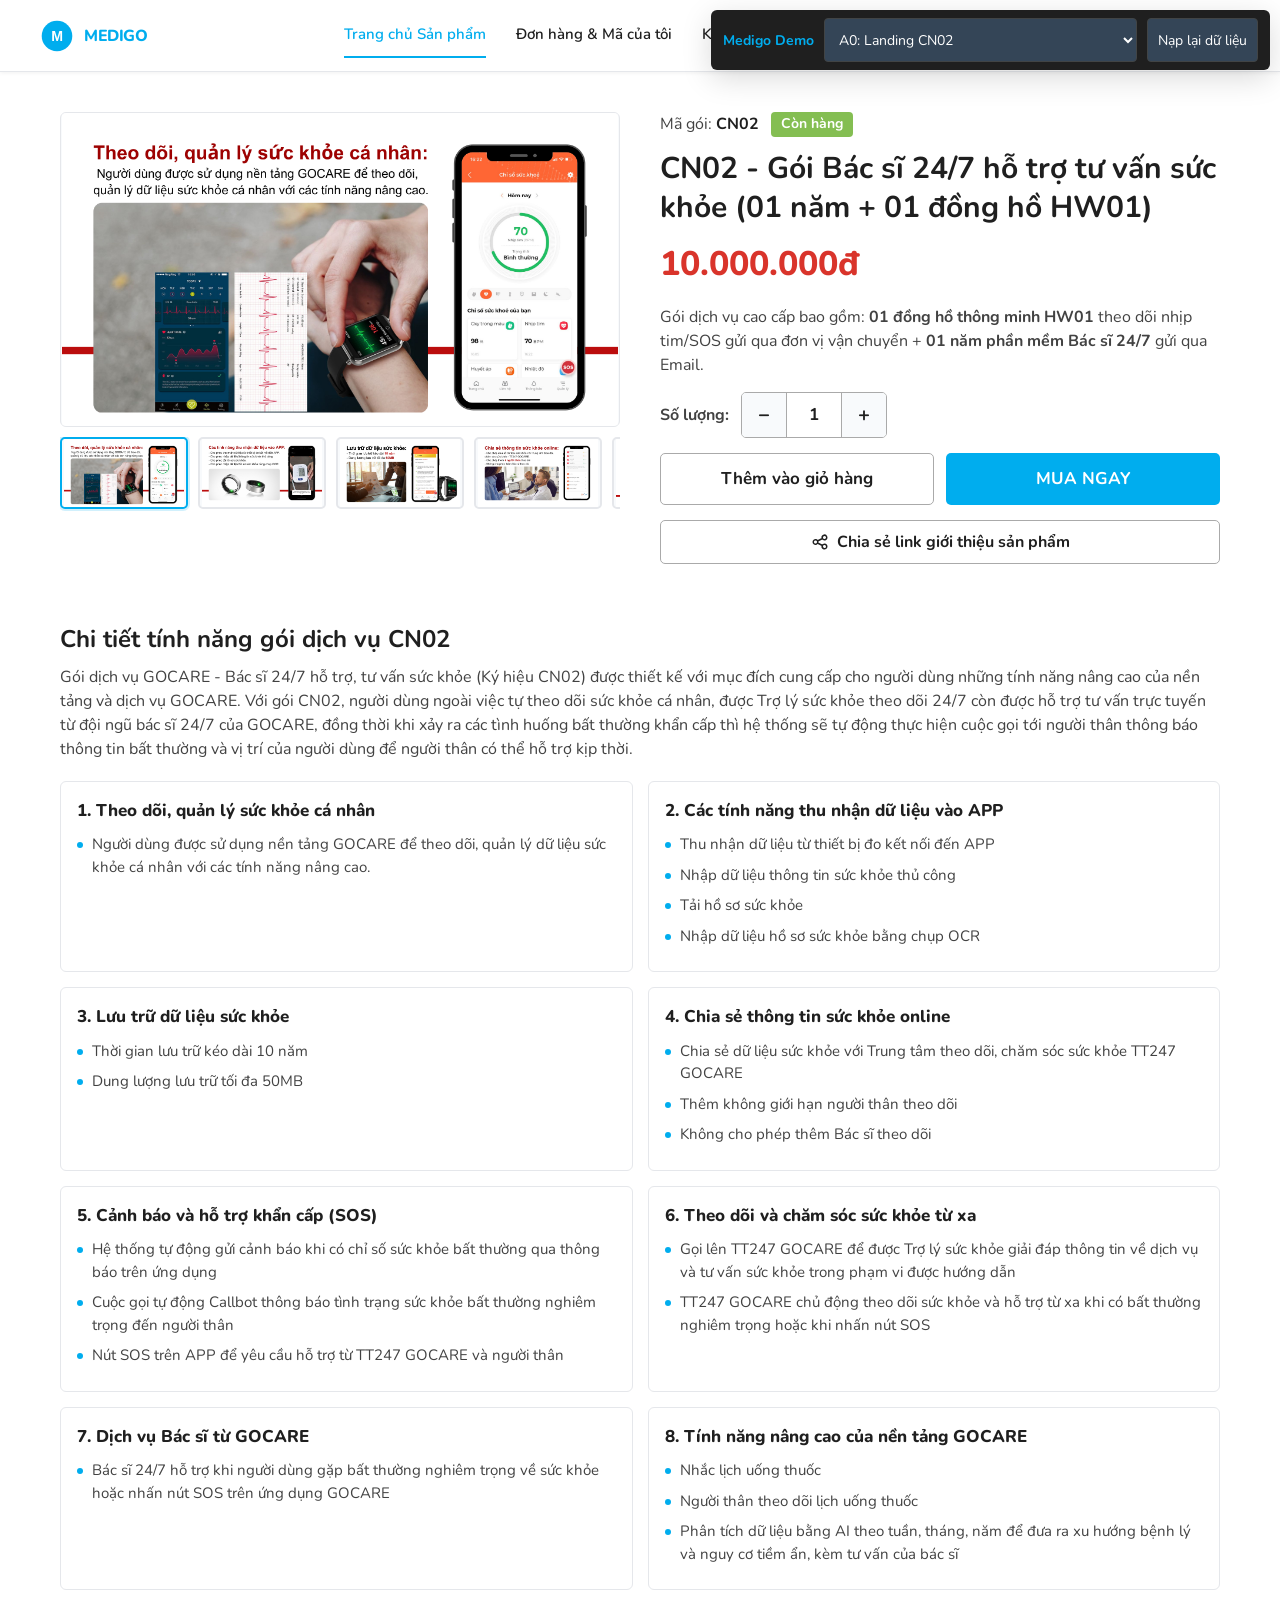
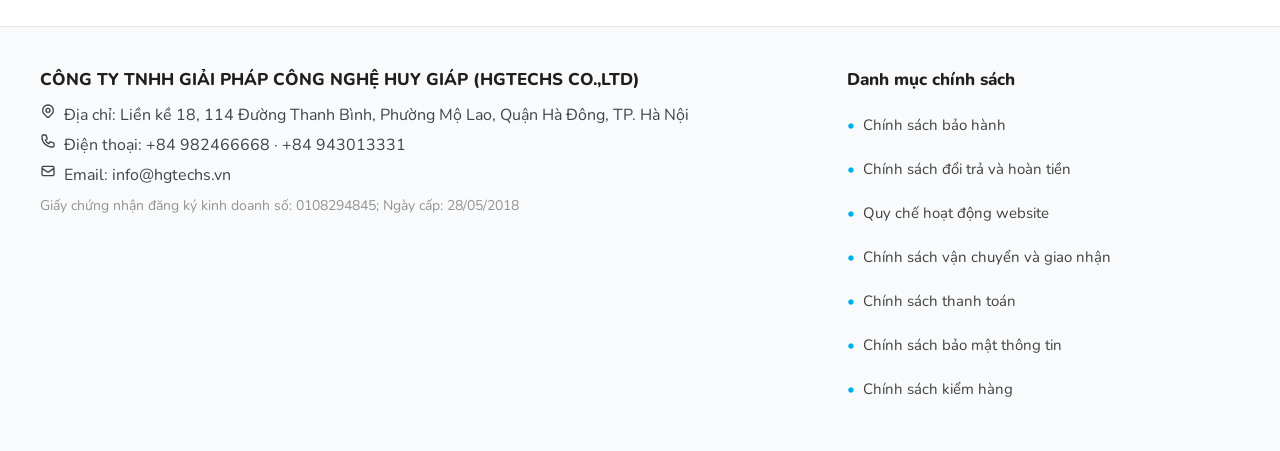
==== commit f81a72b0: "Update UI & modal & flow" ====
--- a/index.html
+++ b/index.html
@@ -13,7 +13,12 @@
   <meta property="og:type" content="product">
   <meta property="og:title" content="CN02 - Gói Bác sĩ 24/7 hỗ trợ tư vấn sức khỏe (01 năm + 01 đồng hồ HW01)">
   <meta property="og:description" content="Tự động cảnh báo SOS 24/7 đến người thân và bác sĩ khi có chỉ số sức khỏe bất thường. Bao gồm 01 năm phần mềm + 01 đồng hồ HW01.">
-  <meta property="og:image" content="https://images.unsplash.com/photo-1576091160399-112ba8d25d1d?w=800&auto=format&fit=crop&q=80">
+  <!-- Anh share: dung anh that cua GoCare trong mock/assets.
+       LUU Y TRUOC KHI GO-LIVE: og:image bat buoc phai la URL TUYET DOI co domain
+       (vi du https://gocare.vn/assets/nc-1.png) thi Zalo/Facebook moi doc duoc. -->
+  <meta property="og:image" content="./mock/assets/nc%20(1).png">
+  <meta property="og:image:width" content="1890">
+  <meta property="og:image:height" content="1063">
   <meta property="og:url" content="https://gocare.vn/san-pham/CN02">
   <meta property="product:price:amount" content="10000000">
   <meta property="product:price:currency" content="VND">
--- a/css/base.css
+++ b/css/base.css
@@ -227,6 +227,10 @@
   gap: 4px;
 }
 
+/* .error-message là flex nên text-align không có tác dụng —
+   phải canh giữa bằng justify-content (dùng ở thông báo OTP sai). */
+.error-message.text-center { justify-content: center; }
+
 /* Badges trạng thái theo bảng Spec Sec 3 */
 .badge {
   display: inline-flex;
--- a/css/components.css
+++ b/css/components.css
@@ -292,6 +292,71 @@
   .form-grid-3 { grid-template-columns: repeat(3, 1fr); }
 }
 
+/* ---------- Bố cục 2 cột màn nhận hàng (A2) ---------- */
+.checkout-grid {
+  display: grid;
+  grid-template-columns: minmax(0, 1fr);
+  gap: var(--s7);
+  align-items: start;
+}
+
+/* Theo mockup: cột phải cố định 380px, cột trái co giãn */
+@media (min-width: 900px) {
+  .checkout-grid { grid-template-columns: minmax(0, 1fr) 380px; }
+  .checkout-aside {
+    position: sticky;
+    top: 88px; /* chừa chỗ cho header dính */
+  }
+}
+
+.checkout-main,
+.checkout-aside { min-width: 0; }
+
+.checkout-submit { margin-top: var(--s6); }
+
+/* Dòng sản phẩm trong thẻ Thông tin đơn hàng */
+.order-item {
+  display: flex;
+  gap: var(--s5);
+  align-items: flex-start;
+}
+
+.order-item-thumb {
+  width: 72px;
+  height: 72px;
+  flex: none;
+  object-fit: cover;
+  object-position: left center;
+  border-radius: var(--r-md);
+  border: 1px solid var(--border);
+  background: var(--surface);
+}
+
+.order-item-body { min-width: 0; }
+
+.order-item-name {
+  font-weight: 700;
+  color: var(--c1);
+  font-size: 16px;
+  margin-bottom: var(--s2);
+}
+
+/* ---------- Tiêu đề bước đăng ký (A6–A8) ---------- */
+/* Theo mockup: tiêu đề lớn + dòng bước nhỏ bên dưới, thanh tiến trình ở trên cùng */
+.step-heading {
+  text-align: center;
+  margin-bottom: var(--s8);
+}
+.step-heading h2 {
+  font-size: 24px;
+  color: var(--c1);
+  margin-bottom: var(--s1);
+}
+.step-subtitle {
+  font-size: 15px;
+  color: var(--c5);
+}
+
 .label-row {
   display: flex;
   align-items: center;
@@ -301,15 +366,24 @@
 }
 .label-row label { margin-bottom: 0; }
 
+/* Thẻ chọn cổng thanh toán — nhiều lựa chọn, chỉ thẻ đang chọn được tô nổi */
 .payment-option {
   display: flex;
   align-items: center;
   gap: var(--s5);
-  border: 2px solid var(--c6);
+  border: 2px solid var(--border);
   border-radius: var(--r-md);
   padding: var(--s6);
+  background-color: var(--c12);
+  cursor: pointer;
+  margin-bottom: var(--s4);
+  transition: var(--transition-fast);
+}
+.payment-option:last-child { margin-bottom: 0; }
+.payment-option:hover { border-color: var(--c7); background-color: var(--surface); }
+.payment-option.is-selected {
+  border-color: var(--c6);
   background-color: var(--tint-blue);
-  cursor: pointer;
 }
 .payment-option input[type="radio"] {
   width: 24px;
@@ -322,6 +396,88 @@
   color: var(--c1);
   font-size: 17px;
 }
+
+/* Ô logo của đối tác thanh toán (VNPAY / Viettel Money) */
+.payment-logo {
+  flex-shrink: 0;
+  display: inline-flex;
+  align-items: center;
+  justify-content: center;
+  min-width: 48px;
+  height: 34px;
+  padding: 0 var(--s3);
+  border-radius: var(--r-sm);
+  color: var(--c12);
+  font-size: 14px;
+  font-weight: 800;
+  letter-spacing: 0.04em;
+}
+
+.qr-provider {
+  display: flex;
+  align-items: center;
+  justify-content: center;
+  gap: var(--s4);
+  margin-top: var(--s5);
+  font-size: 14px;
+  font-weight: 600;
+  color: var(--c5);
+  letter-spacing: 0.04em;
+}
+
+/* ---------- Bộ lọc khoảng thống kê (A10) ---------- */
+.range-tabs {
+  display: flex;
+  gap: var(--s3);
+  overflow-x: auto;
+  padding-bottom: var(--s2);
+  margin-bottom: var(--s5);
+}
+
+.range-tab {
+  flex: none;
+  min-height: 44px;
+  padding: var(--s3) var(--s6);
+  border-radius: var(--r-xl);
+  border: 1px solid var(--c7);
+  background: var(--c12);
+  color: var(--c2);
+  font-size: 15px;
+  font-weight: 600;
+  cursor: pointer;
+  white-space: nowrap;
+  transition: var(--transition-fast);
+}
+.range-tab:hover { border-color: var(--c6); color: var(--c6); }
+.range-tab.active {
+  border-color: var(--c6);
+  background: var(--tint-blue);
+  color: var(--c6);
+}
+
+.range-custom {
+  display: flex;
+  align-items: center;
+  gap: var(--s3);
+  flex-wrap: wrap;
+  margin-bottom: var(--s5);
+  min-width: 0;
+}
+/* Hai ô ngày phải co được, nếu không sẽ đẩy thẻ tràn ngang ở màn 360px */
+.range-custom .form-control {
+  flex: 1 1 140px;
+  width: auto;
+  min-width: 0;
+}
+.range-custom label { margin-bottom: 0; white-space: nowrap; flex: none; }
+.range-custom.is-hidden { display: none; }
+
+.chart-total {
+  font-size: 15px;
+  color: var(--c2);
+  margin-bottom: var(--s5);
+}
+.chart-total strong { font-size: 18px; white-space: nowrap; }
 
 .password-field {
   display: flex;
@@ -410,6 +566,83 @@
   flex-direction: column;
   gap: var(--s4);
 }
+
+/* ---------- Modal thanh toán QR (A3, đè lên A2) ---------- */
+.qr-modal-card {
+  max-width: 420px;
+  text-align: center;
+  max-height: calc(100vh - var(--s9));
+  overflow-y: auto;
+}
+
+.qr-modal-head {
+  display: flex;
+  align-items: flex-start;
+  justify-content: space-between;
+  gap: var(--s4);
+  text-align: left;
+  margin-bottom: var(--s6);
+}
+.qr-modal-head .modal-title { margin-bottom: 2px; }
+
+.qr-modal-card .qr-frame {
+  display: inline-block;
+  margin: 0 0 var(--s5);
+  padding: var(--s5);
+  border: 1px solid var(--border);
+  border-radius: var(--r-md);
+  background: var(--c12);
+  box-shadow: none;
+}
+
+.qr-modal-card .qr-timer-block {
+  display: flex;
+  align-items: center;
+  justify-content: center;
+  gap: var(--s3);
+  margin-bottom: var(--s5);
+}
+.qr-modal-card .qr-timer { font-size: 20px; }
+
+/* Khối số tiền / nội dung CK / người nhận */
+.qr-info {
+  text-align: left;
+  background: var(--surface);
+  border: 1px solid var(--border);
+  border-radius: var(--r-md);
+  padding: var(--s5) var(--s6);
+  margin-bottom: var(--s5);
+}
+.qr-info .summary-line { font-size: 15px; }
+
+.qr-modal-card .waiting-row {
+  font-size: 15px;
+  margin-bottom: var(--s5);
+}
+
+.qr-modal-foot {
+  display: flex;
+  align-items: center;
+  justify-content: center;
+  gap: var(--s5);
+  flex-wrap: wrap;
+  margin-top: var(--s4);
+}
+
+/* ---------- Modal kích hoạt seller thành công (A9, đè lên A8) ---------- */
+.activated-modal-card {
+  max-width: 440px;
+  text-align: center;
+  max-height: calc(100vh - var(--s9));
+  overflow-y: auto;
+}
+.activated-modal-card .result-icon {
+  width: 72px;
+  height: 72px;
+  margin-bottom: var(--s5);
+}
+.activated-modal-card .modal-text { margin-bottom: var(--s7); }
+.activated-modal-card .modal-actions-column { margin-top: var(--s7); }
 
 /* ---------- Toast ---------- */
 .toast {
--- a/css/mobile-app.css
+++ b/css/mobile-app.css
@@ -165,63 +165,98 @@
   min-width: 0;
 }
 
-.product-carousel {
+/* ===== KHOI ANH SAN PHAM: anh lon o tren, thumbnail NAM NGANG phia duoi ===== */
+.product-gallery {
+  display: flex;
+  flex-direction: column;
+  gap: var(--s4);
+  min-width: 0;
+}
+
+/* Anh lon */
+.gallery-main {
   position: relative;
   width: 100%;
-  aspect-ratio: 1 / 1;
+  aspect-ratio: 16 / 9;
   background-color: var(--surface);
+  border: 1px solid var(--border);
   border-radius: var(--r-lg);
   overflow: hidden;
-}
-
-.product-carousel img {
+  min-width: 0;
+}
+
+/* contain chu khong phai cover: day la anh infographic co chu, cat se mat noi dung */
+.gallery-main img {
   width: 100%;
   height: 100%;
-  object-fit: cover;
+  object-fit: contain;
   display: block;
 }
 
-.carousel-dots {
+/* Dai thumbnail nam ngang, cuon ngang trong khung rieng khi thieu cho */
+.gallery-thumbs {
+  display: flex;
+  flex-direction: row;
+  gap: var(--s4);
+  overflow-x: auto;
+  overflow-y: hidden;
+  padding-bottom: var(--s2);
+  scrollbar-width: thin;
+  min-width: 0;
+}
+
+.gallery-thumb {
+  position: relative;
+  flex: none;
+  width: 128px;
+  aspect-ratio: 16 / 9;
+  padding: 0;
+  border: 2px solid var(--border);
+  border-radius: var(--r-md);
+  background: var(--surface);
+  cursor: pointer;
+  overflow: hidden;
+  transition: var(--transition-fast);
+}
+.gallery-thumb img {
+  width: 100%;
+  height: 100%;
+  object-fit: contain;
+  display: block;
+}
+.gallery-thumb:hover { border-color: var(--c7); }
+.gallery-thumb.active {
+  border-color: var(--c6);
+  box-shadow: 0 0 0 2px rgba(0, 173, 238, .18);
+}
+
+/* Nut lui/tien tren anh lon */
+.gallery-nav {
   position: absolute;
-  bottom: var(--s5);
-  left: 0;
-  right: 0;
-  display: flex;
-  justify-content: center;
-  gap: var(--s3);
-}
-
-/* Vùng bấm thật 44x44 (A11y), chấm hiển thị vẽ bằng ::before cho nhỏ gọn */
-.carousel-dot {
+  top: 50%;
+  transform: translateY(-50%);
   width: 44px;
   height: 44px;
-  padding: 0;
   border: none;
-  background: none;
+  border-radius: var(--r-full);
+  background: rgba(255, 255, 255, .92);
+  color: var(--c1);
+  font-size: 26px;
+  line-height: 1;
   cursor: pointer;
-  display: flex;
-  align-items: center;
-  justify-content: center;
-}
-.carousel-dot::before {
-  content: '';
-  display: block;
-  width: 12px;
-  height: 12px;
-  border-radius: var(--r-full);
-  background-color: rgba(255,255,255,0.7);
-  border: 1px solid rgba(0,0,0,0.15);
+  box-shadow: var(--shadow-sm);
+  opacity: 0;
   transition: var(--transition-fast);
 }
-.carousel-dot.active::before {
-  background-color: var(--c6);
-  width: 28px;
-  border-radius: 6px;
-}
-.carousel-dot:focus-visible {
-  outline: 3px solid rgba(0,173,238,0.5);
-  outline-offset: -6px;
-  border-radius: var(--r-md);
+.gallery-main:hover .gallery-nav,
+.gallery-nav:focus-visible { opacity: 1; }
+.gallery-nav:hover { background: var(--c12); }
+.gallery-nav-prev { left: var(--s4); }
+.gallery-nav-next { right: var(--s4); }
+
+@media (max-width: 640px) {
+  .gallery-thumb { width: 96px; }
+  .gallery-nav { opacity: 1; }
 }
 
 .product-meta-row {
@@ -614,20 +649,33 @@
 }
 
 /* ===== A9 / A10: khối mã & link giới thiệu ===== */
-.ref-block { margin-bottom: var(--s6); }
-
-.ref-code-row {
-  display: flex;
-  align-items: center;
-  gap: var(--s5);
-  flex-wrap: wrap;
-}
-
+.ref-block {
+  margin-bottom: var(--s7);
+}
+.ref-block:last-of-type { margin-bottom: var(--s7); }
+
+/* Ô nền xám bo góc chứa mã / link, căn giữa, kèm nút copy nội tuyến */
+.ref-field {
+  display: flex;
+  align-items: center;
+  justify-content: center;
+  gap: var(--s4);
+  margin-top: var(--s3);
+  padding: var(--s4) var(--s5);
+  background-color: var(--surface);
+  border: 1px solid var(--border);
+  border-radius: var(--r-md);
+  min-width: 0;
+}
+
+/* Ma gioi thieu de tran: khong nen, khong nut copy */
 .ref-code {
-  font-size: 28px;
+  margin-top: var(--s2);
+  font-size: 30px;
   font-weight: 800;
   color: var(--c6);
   font-family: ui-monospace, SFMono-Regular, Menlo, Monaco, Consolas, monospace;
+  letter-spacing: 0.04em;
 }
 
 /* Link dài phải cắt bằng ba chấm, không được vỡ khung (Spec mục 5) */
@@ -635,20 +683,28 @@
   font-size: 16px;
   font-weight: 700;
   color: var(--c1);
-  margin: var(--s2) 0;
   overflow: hidden;
   text-overflow: ellipsis;
   white-space: nowrap;
-  max-width: 100%;
-}
-
-.ref-actions {
-  display: flex;
-  gap: var(--s4);
-  margin-top: var(--s5);
-  flex-wrap: wrap;
-}
-.ref-actions > .btn { flex: 1 1 160px; }
+  min-width: 0;
+}
+
+/* Nút copy dạng biểu tượng, vẫn giữ vùng bấm 44x44 */
+.ref-copy-btn {
+  flex: none;
+  width: 44px;
+  height: 44px;
+  display: inline-flex;
+  align-items: center;
+  justify-content: center;
+  border: none;
+  border-radius: var(--r-md);
+  background: transparent;
+  color: var(--c6);
+  cursor: pointer;
+  transition: var(--transition-fast);
+}
+.ref-copy-btn:hover { background-color: var(--tint-blue); }
 
 /* ===== A10: Dashboard ===== */
 .dashboard-header {
@@ -715,6 +771,11 @@
   grid-template-columns: 1fr;
   gap: var(--s7);
 }
+
+/* Bat buoc: o luoi mac dinh la min-width:auto nen KHONG co lai duoc duoi be rong
+   noi dung. Khong co dong nay thi hang tab loc / o chon ngay se day ca the ra
+   ngoai va lam than trang cuon ngang o 360px. */
+.dashboard-grid > * { min-width: 0; }
 
 @media (min-width: 960px) {
   .dashboard-grid { grid-template-columns: 1.4fr 1fr; }
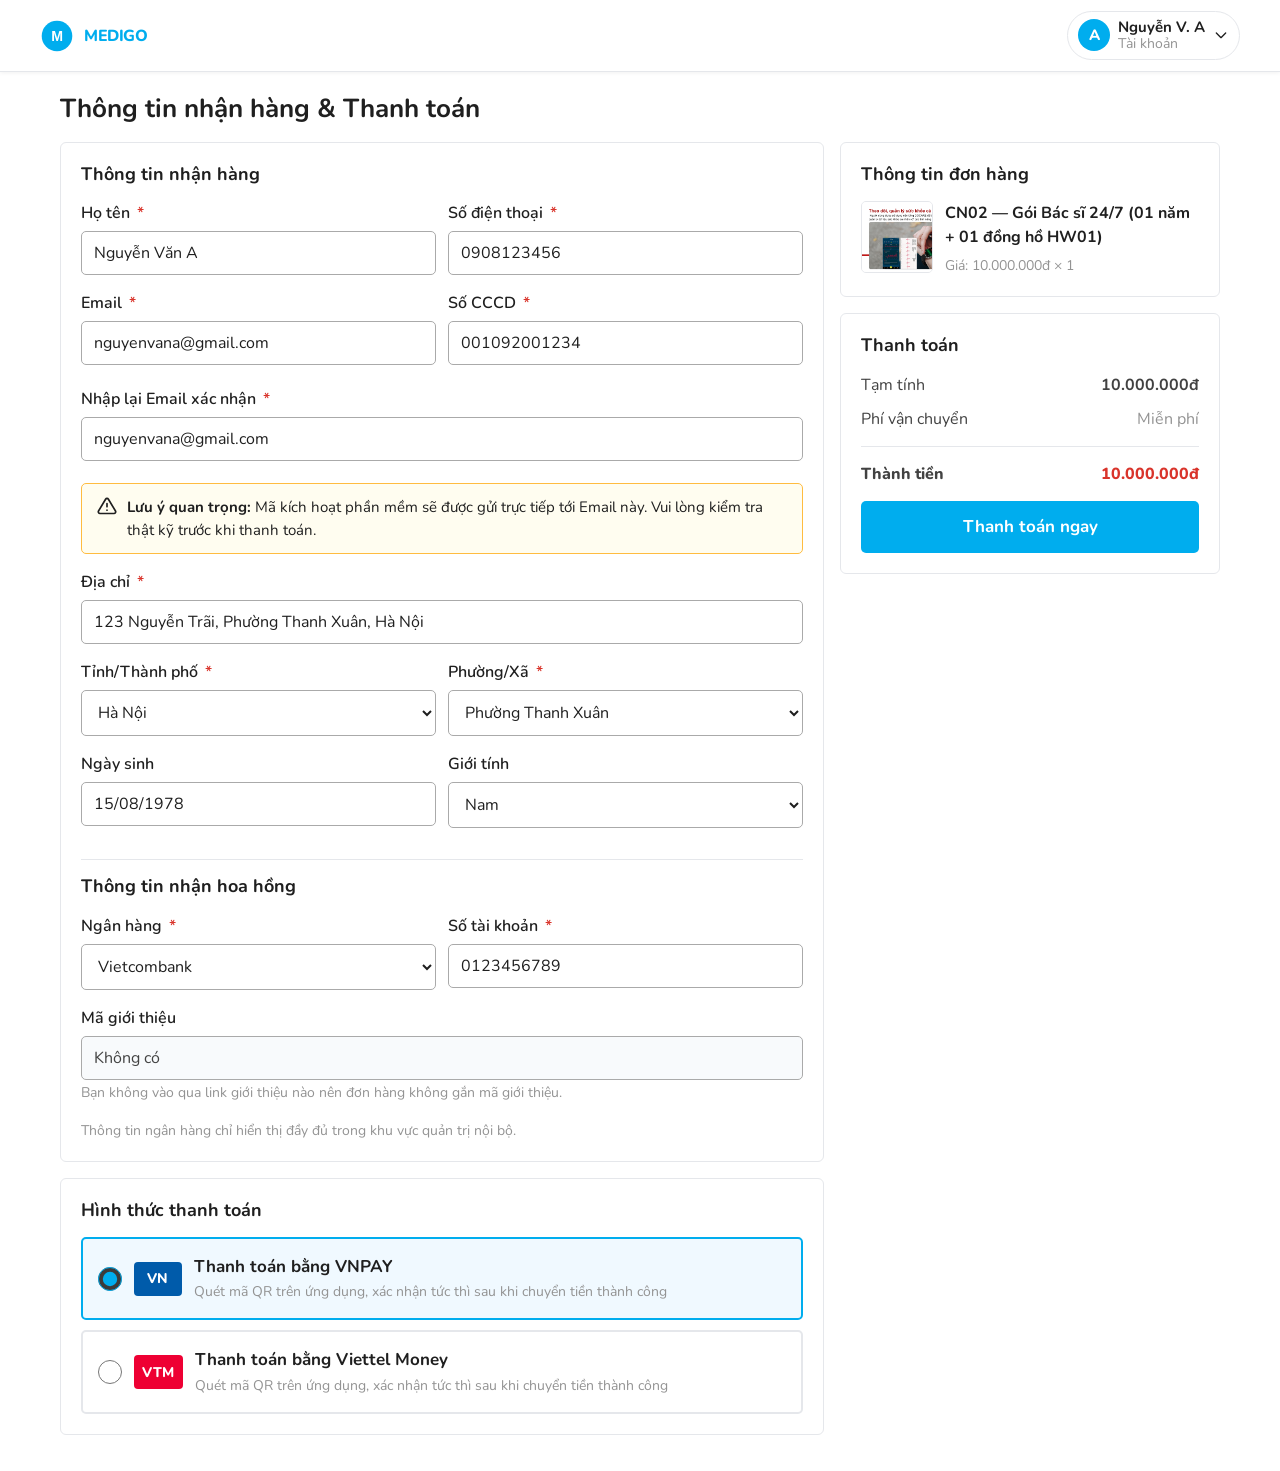
==== commit 41700197: "fix issues" ====
--- a/index.html
+++ b/index.html
@@ -9,26 +9,40 @@
   <title>CN02 - Gói Bác sĩ 24/7 (01 năm + 01 đồng hồ HW01) | GoCare Medigo</title>
   <meta name="description" content="Gói dịch vụ GOCARE - Bác sĩ 24/7 hỗ trợ, tư vấn sức khỏe khẩn cấp (Ký hiệu CN02) kèm 01 đồng hồ theo dõi HW01. Giá niêm yết: 10.000.000đ.">
   
-  <!-- Open Graph / Facebook / Zalo Share Cards -->
+  <!-- Open Graph / Facebook / Zalo Share Cards
+       Ba thẻ og:url, og:image phải là URL TUYỆT ĐỐI — Zalo và Facebook không phân
+       giải được đường dẫn tương đối, để tương đối thì link chia sẻ mất ảnh xem trước.
+       Domain hiện tại: bản deploy trên Netlify (xem MEDIGO_CONFIG.site.baseUrl).
+       Khi lên tên miền chính thức, đổi 3 dòng bên dưới và baseUrl trong config. -->
   <meta property="og:type" content="product">
+  <meta property="og:site_name" content="GoCare Medigo">
+  <meta property="og:locale" content="vi_VN">
   <meta property="og:title" content="CN02 - Gói Bác sĩ 24/7 hỗ trợ tư vấn sức khỏe (01 năm + 01 đồng hồ HW01)">
-  <meta property="og:description" content="Tự động cảnh báo SOS 24/7 đến người thân và bác sĩ khi có chỉ số sức khỏe bất thường. Bao gồm 01 năm phần mềm + 01 đồng hồ HW01.">
-  <!-- Anh share: dung anh that cua GoCare trong mock/assets.
-       LUU Y TRUOC KHI GO-LIVE: og:image bat buoc phai la URL TUYET DOI co domain
-       (vi du https://gocare.vn/assets/nc-1.png) thi Zalo/Facebook moi doc duoc. -->
-  <meta property="og:image" content="./mock/assets/nc%20(1).png">
-  <meta property="og:image:width" content="1890">
-  <meta property="og:image:height" content="1063">
-  <meta property="og:url" content="https://gocare.vn/san-pham/CN02">
+  <meta property="og:description" content="Tự động cảnh báo SOS 24/7 đến người thân và bác sĩ khi có chỉ số sức khỏe bất thường. Bao gồm 01 năm phần mềm + 01 đồng hồ HW01. Giá: 10.000.000đ.">
+  <meta property="og:url" content="https://medigofedev.netlify.app/">
+  <!-- Ảnh 1200x630 tên không dấu cách/ngoặc: sinh bằng python tools/make_thumbs.py -->
+  <meta property="og:image" content="https://medigofedev.netlify.app/mock/assets/og-cover.png">
+  <meta property="og:image:secure_url" content="https://medigofedev.netlify.app/mock/assets/og-cover.png">
+  <meta property="og:image:type" content="image/png">
+  <meta property="og:image:width" content="1200">
+  <meta property="og:image:height" content="630">
+  <meta property="og:image:alt" content="Gói CN02 - Bác sĩ 24/7 kèm đồng hồ HW01 của GoCare">
   <meta property="product:price:amount" content="10000000">
   <meta property="product:price:currency" content="VND">
 
+  <meta name="twitter:card" content="summary_large_image">
+  <meta name="twitter:title" content="CN02 - Gói Bác sĩ 24/7 hỗ trợ tư vấn sức khỏe (01 năm + 01 đồng hồ HW01)">
+  <meta name="twitter:description" content="Tự động cảnh báo SOS 24/7 đến người thân và bác sĩ. Giá: 10.000.000đ.">
+  <meta name="twitter:image" content="https://medigofedev.netlify.app/mock/assets/og-cover.png">
+
+  <link rel="canonical" href="https://medigofedev.netlify.app/">
+
   <!-- CSS Design Tokens & App Styles -->
-  <link rel="stylesheet" href="./css/tokens.css?v=2026-08-26b">
-  <link rel="stylesheet" href="./css/base.css?v=2026-08-26b">
-  <link rel="stylesheet" href="./css/components.css?v=2026-08-26b">
-  <link rel="stylesheet" href="./css/mobile-app.css?v=2026-08-26b">
-  <link rel="stylesheet" href="./css/admin-app.css?v=2026-08-26b">
+  <link rel="stylesheet" href="./css/tokens.css?v=2026-08-27b">
+  <link rel="stylesheet" href="./css/base.css?v=2026-08-27b">
+  <link rel="stylesheet" href="./css/components.css?v=2026-08-27b">
+  <link rel="stylesheet" href="./css/mobile-app.css?v=2026-08-27b">
+  <link rel="stylesheet" href="./css/admin-app.css?v=2026-08-27b">
 </head>
 <body>
 
@@ -48,9 +62,9 @@
   </div>
 
   <!-- JavaScript App Logic & Config -->
-  <script src="./config/business-rules.js?v=2026-08-26b"></script>
-  <script src="./mock/data.js?v=2026-08-26b"></script>
-  <script src="./js/views.js?v=2026-08-26b"></script>
-  <script src="./js/app.js?v=2026-08-26b"></script>
+  <script src="./config/business-rules.js?v=2026-08-27b"></script>
+  <script src="./mock/data.js?v=2026-08-27b"></script>
+  <script src="./js/views.js?v=2026-08-27b"></script>
+  <script src="./js/app.js?v=2026-08-27b"></script>
 </body>
 </html>
--- a/css/base.css
+++ b/css/base.css
@@ -272,39 +272,6 @@
 .bg-light-blue  { background-color: var(--tint-blue);   border: 1px solid var(--c6); }
 .bg-light-green { background-color: var(--tint-green);  border: 1px solid var(--c8); }
 
-/* Thanh hành động cố định đáy màn (A1). Full-width theo layout website. */
-.sticky-bottom-bar {
-  position: fixed;
-  bottom: 0;
-  left: 0;
-  right: 0;
-  background-color: var(--c12);
-  border-top: 1px solid var(--border);
-  box-shadow: 0 -4px 16px rgba(0,0,0,0.1);
-  z-index: 100;
-  padding: var(--s5) var(--s8);
-}
-
-.sticky-bottom-inner {
-  max-width: 900px;
-  margin: 0 auto;
-  display: flex;
-  align-items: center;
-  justify-content: space-between;
-  gap: var(--s6);
-  flex-wrap: wrap;
-}
-
-.sticky-bottom-total {
-  display: flex;
-  flex-direction: column;
-  line-height: 1.3;
-}
-
-.sticky-bottom-total strong { font-size: 22px; }
-
-.sticky-bottom-cta { flex: 1 1 240px; }
-
 /* Modal Popup Reusable */
 .modal-backdrop {
   position: fixed;
--- a/css/components.css
+++ b/css/components.css
@@ -305,7 +305,7 @@
   .checkout-grid { grid-template-columns: minmax(0, 1fr) 380px; }
   .checkout-aside {
     position: sticky;
-    top: 88px; /* chừa chỗ cho header dính */
+    top: 88px; /* chừa chỗ cho header dính phía trên */
   }
 }
 
@@ -629,6 +629,48 @@
   margin-top: var(--s4);
 }
 
+/* ---------- Ô chỉ đọc (mã giới thiệu ở A2) ---------- */
+.locked-field {
+  position: relative;
+  display: flex;
+  align-items: center;
+}
+.locked-field .form-control[readonly] {
+  background-color: var(--surface);
+  color: var(--c2);
+  cursor: default;
+  padding-right: var(--s10);
+}
+.locked-field .form-control[readonly]:hover { border-color: var(--c7); }
+.locked-field .ico {
+  position: absolute;
+  right: var(--s5);
+  pointer-events: none;
+}
+
+/* ---------- Modal đổi tài khoản thụ hưởng (mở từ A12) ---------- */
+.change-bank-card {
+  max-width: 440px;
+  max-height: calc(100vh - var(--s9));
+  overflow-y: auto;
+}
+.change-bank-card .modal-title { margin-bottom: 2px; }
+.change-bank-card .form-group:first-of-type { margin-top: var(--s6); }
+.change-bank-card .otp-group { margin-top: var(--s6); }
+.change-bank-card .modal-actions { margin-top: var(--s6); }
+.change-bank-card .demo-hint { margin-top: var(--s5); }
+
+/* ---------- Modal xác nhận rút tiền (A12) ---------- */
+.withdraw-modal-card {
+  max-width: 440px;
+  max-height: calc(100vh - var(--s9));
+  overflow-y: auto;
+}
+.withdraw-modal-card .modal-title { margin-bottom: 2px; }
+.withdraw-modal-card .qr-info { margin-top: var(--s6); }
+.withdraw-modal-card .drawer-section { margin-bottom: var(--s4); }
+.withdraw-modal-card .modal-actions { margin-top: var(--s6); }
+
 /* ---------- Modal kích hoạt seller thành công (A9, đè lên A8) ---------- */
 .activated-modal-card {
   max-width: 440px;
@@ -643,6 +685,147 @@
 }
 .activated-modal-card .modal-text { margin-bottom: var(--s7); }
 .activated-modal-card .modal-actions-column { margin-top: var(--s7); }
+
+/* ---------- Menu thông tin tài khoản (header client) ---------- */
+.account-menu { position: relative; }
+
+.account-trigger {
+  display: flex;
+  align-items: center;
+  gap: var(--s3);
+  min-height: 44px;
+  padding: var(--s2) var(--s4);
+  border: 1px solid var(--border);
+  border-radius: var(--r-xl);
+  background: var(--c12);
+  color: var(--c1);
+  cursor: pointer;
+  transition: var(--transition-fast);
+}
+.account-trigger:hover { border-color: var(--c6); background: var(--tint-blue); }
+.account-trigger[aria-expanded="true"] { border-color: var(--c6); background: var(--tint-blue); }
+
+.account-avatar {
+  flex: none;
+  width: 32px;
+  height: 32px;
+  border-radius: var(--r-full);
+  background: var(--c6);
+  color: var(--c12);
+  display: inline-flex;
+  align-items: center;
+  justify-content: center;
+  font-weight: 800;
+  font-size: 15px;
+}
+.account-avatar-lg { width: 44px; height: 44px; font-size: 18px; }
+
+.account-trigger-text {
+  display: none;
+  flex-direction: column;
+  align-items: flex-start;
+  line-height: 1.2;
+  text-align: left;
+}
+@media (min-width: 560px) {
+  .account-trigger-text { display: flex; }
+}
+.account-trigger-name { font-size: 15px; font-weight: 700; }
+.account-trigger-sub { font-size: 14px; color: var(--c5); }
+
+.account-dropdown {
+  position: absolute;
+  top: calc(100% + var(--s3));
+  right: 0;
+  z-index: 300;
+  width: min(300px, calc(100vw - var(--s8)));
+  background: var(--c12);
+  border: 1px solid var(--border);
+  border-radius: var(--r-lg);
+  box-shadow: var(--shadow-lg);
+  overflow: hidden;
+}
+.account-dropdown[hidden] { display: none; }
+
+.account-head {
+  display: flex;
+  align-items: flex-start;
+  gap: var(--s4);
+  padding: var(--s6);
+  background: var(--surface);
+  border-bottom: 1px solid var(--border);
+}
+.account-head-body { min-width: 0; }
+.account-head-name {
+  font-weight: 800;
+  color: var(--c1);
+  font-size: 16px;
+  overflow: hidden;
+  text-overflow: ellipsis;
+  white-space: nowrap;
+}
+.account-head-meta {
+  display: flex;
+  align-items: center;
+  gap: var(--s3);
+  flex-wrap: wrap;
+  margin-top: var(--s3);
+}
+
+.account-menu-list {
+  list-style: none;
+  margin: 0;
+  padding: var(--s3) 0;
+  max-height: 60vh;
+  overflow-y: auto;
+}
+
+.account-menu-group {
+  padding: var(--s4) var(--s6) var(--s2);
+  font-size: 14px;
+  font-weight: 700;
+  letter-spacing: 0.04em;
+  text-transform: uppercase;
+  color: var(--c5);
+}
+
+.account-menu-sep {
+  height: 1px;
+  margin: var(--s3) 0;
+  background: var(--border);
+}
+
+.account-menu-item {
+  display: flex;
+  align-items: center;
+  gap: var(--s4);
+  min-height: 44px;
+  padding: var(--s3) var(--s6);
+  color: var(--c1);
+  font-size: 15px;
+  font-weight: 600;
+  text-decoration: none;
+}
+.account-menu-item:hover {
+  background: var(--tint-blue);
+  color: var(--c6);
+  text-decoration: none;
+}
+.account-menu-item.active { color: var(--c6); background: var(--tint-blue); }
+
+/* ---------- Kho hàng admin (B4) ---------- */
+.stock-key-code {
+  font-family: ui-monospace, SFMono-Regular, Menlo, Monaco, Consolas, monospace;
+  font-size: 17px;
+  font-weight: 800;
+  color: var(--c1);
+  word-break: break-all;
+  margin-bottom: var(--s4);
+}
+.data-table .mono {
+  font-family: ui-monospace, SFMono-Regular, Menlo, Monaco, Consolas, monospace;
+  white-space: nowrap;
+}
 
 /* ---------- Toast ---------- */
 .toast {
@@ -718,41 +901,4 @@
   color: var(--c6);
 }
 
-/* ---------- Thanh chuyển màn demo (góc phải trên) ---------- */
-.demo-toolbar {
-  position: fixed;
-  top: var(--s4);
-  right: var(--s4);
-  z-index: 9999;
-  background: var(--c1);
-  color: var(--c12);
-  padding: var(--s3) var(--s5);
-  border-radius: var(--r-lg);
-  box-shadow: var(--shadow-lg);
-  display: flex;
-  align-items: center;
-  gap: var(--s4);
-  flex-wrap: wrap;
-  max-width: calc(100vw - var(--s8));
-}
-.demo-toolbar-title {
-  color: var(--c6);
-  font-size: 14px;
-  white-space: nowrap;
-}
-.demo-toolbar-select,
-.demo-toolbar-reset {
-  background: var(--c3);
-  color: var(--c12);
-  border: 1px solid var(--c4);
-  padding: var(--s3) var(--s4);
-  border-radius: var(--r-sm);
-  font-size: 14px;
-  min-height: 44px;
-  cursor: pointer;
-}
-.demo-toolbar-reset:hover { background: var(--c4); }
-
-@media print {
-  .demo-toolbar { display: none; }
-}
+}
--- a/css/mobile-app.css
+++ b/css/mobile-app.css
@@ -102,41 +102,6 @@
 .web-nav-link.active-nav {
   color: var(--c6);
   border-bottom-color: var(--c6);
-}
-
-.cart-icon-btn {
-  position: relative;
-  width: 44px;
-  height: 44px;
-  display: flex;
-  align-items: center;
-  justify-content: center;
-  border-radius: var(--r-full);
-  background-color: var(--surface);
-  color: var(--c1);
-  border: none;
-  cursor: pointer;
-  transition: var(--transition-fast);
-}
-.cart-icon-btn:hover { background-color: var(--border); }
-
-.cart-badge-count {
-  position: absolute;
-  top: -2px;
-  right: -2px;
-  background-color: var(--err);
-  color: var(--c12);
-  font-size: 14px;
-  font-weight: 800;
-  min-width: 24px;
-  height: 24px;
-  padding: 0 5px;
-  border-radius: 12px;
-  border: 2px solid var(--c12);
-  display: flex;
-  align-items: center;
-  justify-content: center;
-  line-height: 1;
 }
 
 /* ===== PRODUCT HERO ===== */
@@ -468,45 +433,6 @@
   color: var(--c6);
 }
 
-/* ===== CART (A1) ===== */
-.cart-row {
-  display: flex;
-  gap: var(--s6);
-  align-items: center;
-  flex-wrap: wrap;   /* tránh tràn ngang ở màn hẹp */
-}
-
-.cart-thumb {
-  width: 100px;
-  height: 100px;
-  object-fit: cover;
-  border-radius: var(--r-md);
-  flex-shrink: 0;
-}
-
-.cart-row-main {
-  flex: 1 1 200px;
-  min-width: 0;
-}
-
-.cart-row-name {
-  font-weight: 700;
-  color: var(--c1);
-  font-size: 17px;
-}
-
-.cart-row-price {
-  margin: var(--s2) 0;
-  font-size: 20px;
-}
-
-.cart-row-remove { flex-shrink: 0; }
-
-/* Chừa chỗ cho thanh hành động cố định đáy */
-.web-wrapper:has(.sticky-bottom-bar) .page-narrow {
-  padding-bottom: calc(var(--s11) + 60px);
-}
-
 /* ===== QR (A3) ===== */
 .qr-frame {
   background: var(--c12);
--- a/css/admin-app.css
+++ b/css/admin-app.css
@@ -215,7 +215,10 @@
   top: 0;
   right: 0;
   bottom: 0;
-  width: min(480px, 100vw);  /* không tràn trên màn hẹp hơn 480px */
+  /* Dùng 100% chứ KHÔNG dùng 100vw: 100vw tính cả bề rộng thanh cuộn dọc,
+     trong khi right:0 neo theo vùng nội dung — chênh nhau đúng bằng thanh cuộn
+     nên drawer bị đẩy lệch ra ngoài mép trái ở màn hẹp. */
+  width: min(480px, 100%);
   background-color: var(--c12);
   box-shadow: -8px 0 30px rgba(0,0,0,0.15);
   z-index: 500;
